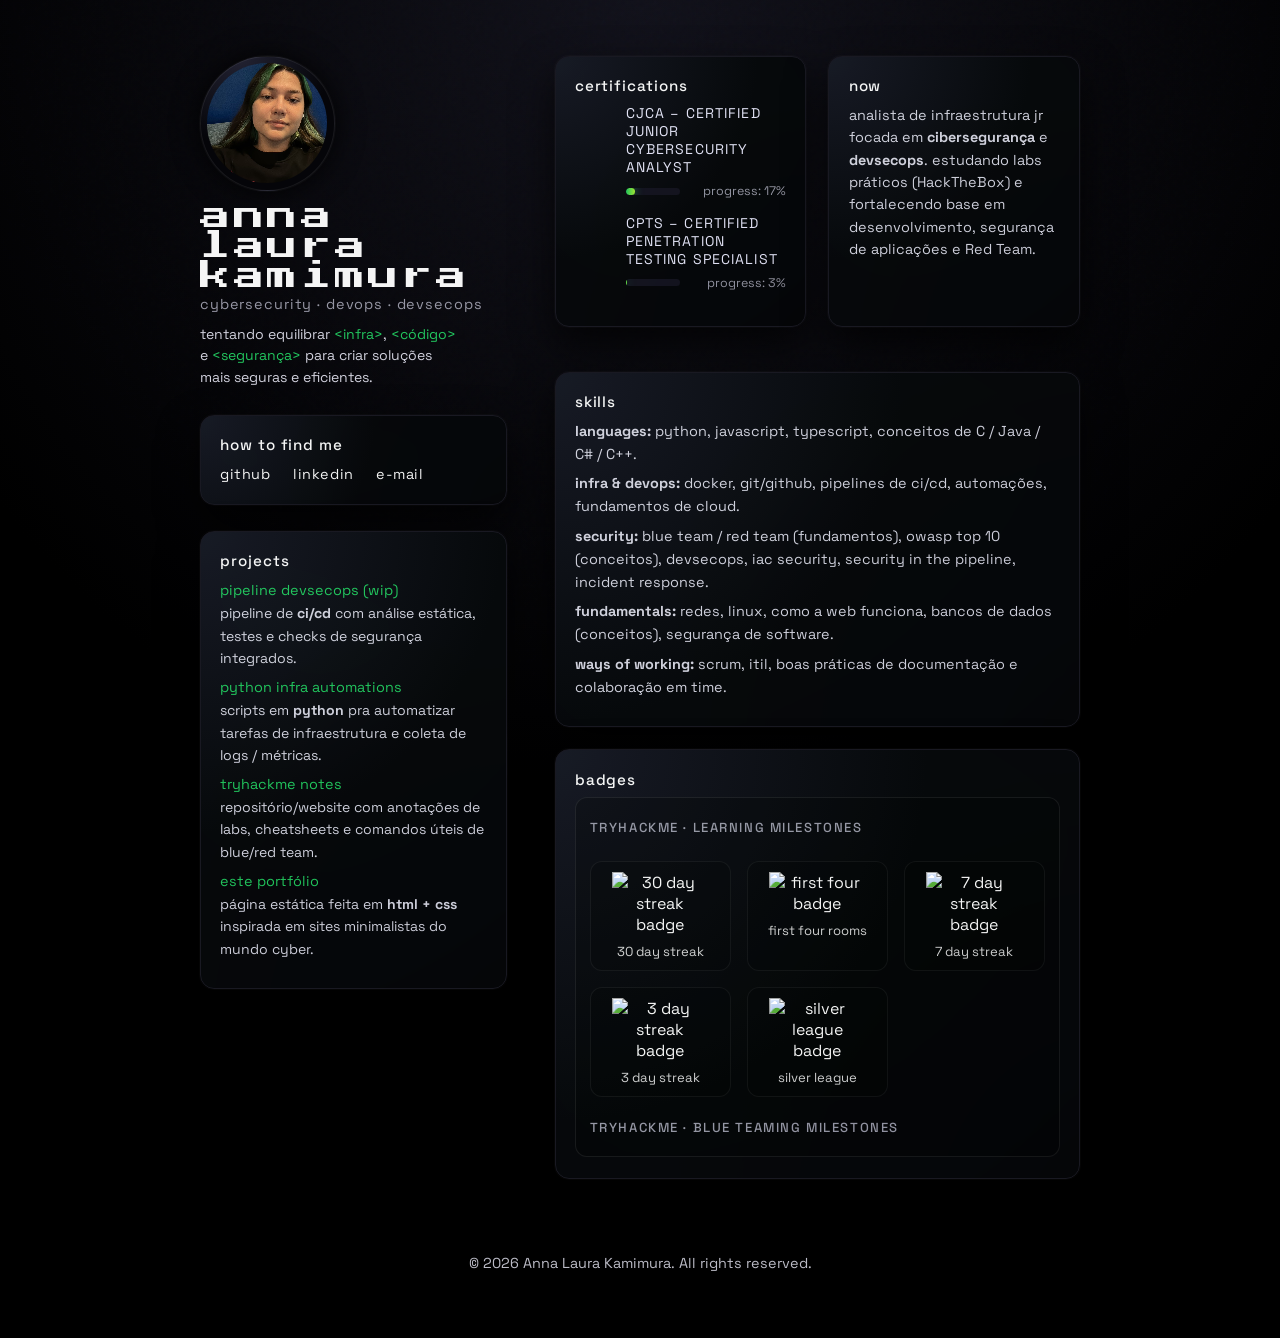
==== index.html @ a29a530b "Update certification progress value from 0.8 to 3" ====
<!DOCTYPE html>
<html lang="pt-BR">

<head>
  <meta charset="UTF-8" />
  <title>anna laura kamimura</title>
  <meta name="viewport" content="width=device-width, initial-scale=1" />

  <!-- fontes iguais ao coaglio -->
  <link
    href="https://fonts.googleapis.com/css2?family=Space+Grotesk:wght@400;500;700&family=Press+Start+2P&display=swap"
    rel="stylesheet" />

  <!-- CSS principal -->
  <link rel="stylesheet" href="css/style.css" />
</head>

<body>
  <div class="grain"></div>

  <main class="frame">
    <div class="main-grid" style="margin-bottom: 50px;">

      <!-- COLUNA ESQUERDA: avatar + texto + how to find me + projects -->
      <div class="left-column">

        <!-- bloco do avatar + nome + tagline -->
        <section class="profile">
          <div class="skull-wrap">
            <img src="img/avatar.jpeg" alt="avatar Anna Laura Kamimura" class="skull" />
          </div>

          <div class="profile-text">
            <span class="logo">Anna Laura Kamimura</span>
            <span class="profile-role">cybersecurity · devops · devsecops</span>
          </div>

          <p class="profile-tagline">
            tentando equilibrar <span>&lt;infra&gt;</span>,
            <span>&lt;código&gt;</span> e <span>&lt;segurança&gt;</span>
            para criar soluções mais seguras e eficientes.
          </p>
        </section>

        <!-- how to find me -->
        <section class="card" id="links">
          <h2>how to find me</h2>
          <ul class="link-list">
            <li>
              <a href="https://github.com/Aninhaskm" target="_blank" rel="noreferrer">
                github
              </a>
            </li>
            <li>
              <a href="https://www.linkedin.com/in/annakamimura" target="_blank" rel="noreferrer">
                linkedin
              </a>
            </li>
            <li>
              <a href="mailto:annalauraskamimura@gmail.com" target="_blank" rel="noreferrer">
                e-mail
              </a>
            </li>
          </ul>
        </section>

        <!-- projects -->
        <section class="card" id="projects">
          <h2>projects</h2>
          <ul class="project-list">
            <li>
              <span class="project-name">pipeline devsecops (wip)</span>
              <span class="project-desc">
                pipeline de <strong>ci/cd</strong> com análise estática, testes e checks de segurança integrados.
              </span>
            </li>
            <li>
              <span class="project-name">python infra automations</span>
              <span class="project-desc">
                scripts em <strong>python</strong> pra automatizar tarefas de infraestrutura e coleta de logs / métricas.
              </span>
            </li>
            <li>
              <span class="project-name">tryhackme notes</span>
              <span class="project-desc">
                repositório/website com anotações de labs, cheatsheets e comandos úteis de blue/red team.
              </span>
            </li>
            <li>
              <span class="project-name">este portfólio</span>
              <span class="project-desc">
                página estática feita em <strong>html + css</strong> inspirada em sites minimalistas do mundo cyber.
              </span>
            </li>
          </ul>
        </section>
      </div>

      <!-- COLUNA DIREITA: certs + now em cima, depois skills, depois badges -->
      <div class="right-column">

        <!-- linha de cima: certs (esquerda) + now (direita) -->
        <div class="grid-top">
          <section class="card" id="certs">
            <h2>certifications</h2>

            <!-- CJCA -->
            <div class="cert-item">
              <div class="cert-logo cjca"></div>

              <div class="cert-meta">
                <span class="cert-name">CJCA – Certified Junior Cybersecurity Analyst</span>

                <div class="cert-progress" data-progress="17">
                  <div class="cert-progress-bar">
                    <div class="cert-progress-fill"></div>
                  </div>
                  <span class="cert-progress-text"></span>
                </div>
              </div>
            </div>

            <!-- CPTS -->
            <div class="cert-item">
              <div class="cert-logo cpts"></div>

              <div class="cert-meta">
                <span class="cert-name">CPTS – Certified Penetration Testing Specialist</span>

                <div class="cert-progress" data-progress="3">
                  <div class="cert-progress-bar">
                    <div class="cert-progress-fill"></div>
                  </div>
                  <span class="cert-progress-text"></span>
                </div>
              </div>
            </div>
          </section>

          <section class="card now" id="now">
            <h2>now</h2>
            <p>
              analista de infraestrutura jr focada em <strong>cibersegurança</strong>
               e <strong>devsecops</strong>. estudando labs práticos
              (HackTheBox) e fortalecendo base em desenvolvimento, segurança de aplicações e Red Team.
            </p>
          </section>
        </div>

        <!-- linha do meio: skills (full width) -->
        <section class="card" id="skills">
          <h2>skills</h2>
          <ul class="skill-list">
            <li>
              <strong>languages:</strong> python, javascript, typescript, conceitos de C / Java / C# / C++.
            </li>
            <li>
              <strong>infra &amp; devops:</strong> docker, git/github, pipelines de ci/cd, automações, fundamentos de cloud.
            </li>
            <li>
              <strong>security:</strong> blue team / red team (fundamentos), owasp top 10 (conceitos), devsecops, iac
              security, security in the pipeline, incident response.
            </li>
            <li>
              <strong>fundamentals:</strong> redes, linux, como a web funciona, bancos de dados (conceitos), segurança de software.
            </li>
            <li>
              <strong>ways of working:</strong> scrum, itil, boas práticas de documentação e colaboração em time.
            </li>
          </ul>
        </section>

        <!-- linha de baixo: badges (full width, com scroll interno) -->
        <section class="card" id="htb-badges">
          <h2>badges</h2>

          <div class="badges-container">
            <!-- TryHackMe / Learning -->
            <h3 class="badge-section-label">TryHackMe · Learning Milestones</h3>

            <div class="badge-card">
              <img src="https://assets.tryhackme.com/img/badges/streak30.png" alt="30 day streak badge" />
              <span>30 day streak</span>
            </div>

            <div class="badge-card">
              <img src="https://assets.tryhackme.com/img/badges/firstfour.png" alt="first four badge" />
              <span>first four rooms</span>
            </div>

            <div class="badge-card">
              <img src="https://assets.tryhackme.com/img/badges/streak7.png" alt="7 day streak badge" />
              <span>7 day streak</span>
            </div>

            <div class="badge-card">
              <img src="https://assets.tryhackme.com/img/badges/streak3.png" alt="3 day streak badge" />
              <span>3 day streak</span>
            </div>

            <div class="badge-card">
              <img src="https://assets.tryhackme.com/img/badges/league-silver.png" alt="silver league badge" />
              <span>silver league</span>
            </div>

            <!-- Blue Teaming -->
            <h3 class="badge-section-label">TryHackMe · Blue Teaming Milestones</h3>

            <div class="badge-card">
              <img src="https://assets.tryhackme.com/img/badges/iacsecurity.png" alt="iac security badge" />
              <span>iac security</span>
            </div>

            <div class="badge-card">
              <img src="https://assets.tryhackme.com/img/badges/securityinthepipeline.png" alt="security in the pipeline badge" />
              <span>security in the pipeline</span>
            </div>

            <div class="badge-card">
              <img src="https://assets.tryhackme.com/img/badges/managingincidents.png" alt="managing incidents badge" />
              <span>managing incidents</span>
            </div>

            <div class="badge-card">
              <img src="https://assets.tryhackme.com/img/badges/networkandsystemsecurity.png" alt="network and system security badge" />
              <span>network &amp; system security</span>
            </div>

            <div class="badge-card">
              <img src="https://assets.tryhackme.com/img/badges/introtodevsecops.png" alt="intro to devsecops badge" />
              <span>intro to devsecops</span>
            </div>

            <div class="badge-card">
              <img src="https://assets.tryhackme.com/img/badges/shieldapprentice.png" alt="shield apprentice badge" />
              <span>shield apprentice</span>
            </div>

            <!-- Red Teaming -->
            <h3 class="badge-section-label">TryHackMe · Red Teaming Milestones</h3>

            <div class="badge-card">
              <img src="https://assets.tryhackme.com/img/badges/metasploit.png" alt="metasploit badge" />
              <span>metasploit</span>
            </div>

            <div class="badge-card">
              <img src="https://assets.tryhackme.com/img/badges/owasptop10.png" alt="owasp top 10 badge" />
              <span>owasp top 10</span>
            </div>

            <div class="badge-card">
              <img src="https://assets.tryhackme.com/img/badges/blue.png" alt="blue badge" />
              <span>blue (eternalblue)</span>
            </div>

            <div class="badge-card">
              <img src="https://assets.tryhackme.com/img/badges/softwaresecurity.png" alt="software security badge" />
              <span>software security</span>
            </div>

            <!-- Foundations -->
            <h3 class="badge-section-label">TryHackMe · Foundations Milestones</h3>

            <div class="badge-card">
              <img src="https://assets.tryhackme.com/img/badges/networkfundamentals.png" alt="network fundamentals badge" />
              <span>network fundamentals</span>
            </div>

            <div class="badge-card">
              <img src="https://assets.tryhackme.com/img/badges/howthewebworks.png" alt="how the web works badge" />
              <span>how the web works</span>
            </div>

            <div class="badge-card">
              <img src="https://assets.tryhackme.com/img/badges/webbed.png" alt="webbed badge" />
              <span>webbed</span>
            </div>

            <div class="badge-card">
              <img src="https://assets.tryhackme.com/img/badges/linux.png" alt="linux badge" />
              <span>linux (cat linux.txt)</span>
            </div>

            <div class="badge-card">
              <img src="https://assets.tryhackme.com/img/badges/swordapprentice.png" alt="sword apprentice badge" />
              <span>sword apprentice</span>
            </div>

            <div class="badge-card">
              <img src="https://assets.tryhackme.com/img/badges/careerready.png" alt="cyber ready badge" />
              <span>cyber ready</span>
            </div>

            <!-- Misc -->
            <h3 class="badge-section-label">TryHackMe · Miscellaneous</h3>

            <div class="badge-card">
              <img src="https://assets.tryhackme.com/img/badges/threatsandrisks.png" alt="threats and risks badge" />
              <span>threats &amp; risks</span>
            </div>

            <div class="badge-card">
              <img src="https://assets.tryhackme.com/img/badges/introtosecurityengineering.png"
                alt="intro to security engineering badge" />
              <span>intro to security engineering</span>
            </div>

            <div class="badge-card">
              <img src="https://assets.tryhackme.com/img/badges/hack2win.png" alt="hack2win badge" />
              <span>hack2win 2025</span>
            </div>

            <!-- Hack The Box -->
            <h3 class="badge-section-label">Hack The Box · Module Badges</h3>

            <div class="badge-card">
              <a href="https://academy.hackthebox.com/achievement/badge/82e30b54-14b2-11f0-864f-bea50ffe6cb4"
                target="_blank" rel="noreferrer">
                <img src="https://academy.hackthebox.com/storage/badges/academician.png"
                    alt="HTB badge - Academician" />
                <span>Academician · Introduction to Academy</span>
              </a>
            </div>

            <div class="badge-card">
              <a href="https://academy.hackthebox.com/achievement/badge/36868ee7-f0ee-11f0-9254-bea50ffe6cb4"
                target="_blank" rel="noreferrer">
                <img src="https://academy.hackthebox.com/storage/badges/19bee749eaa26dce0829ad89ab2b2678/logo.png"
                    alt="HTB badge - Cyber starter" />
                <span>Cyber starter · Intro to Information Security</span>
              </a>
            </div>

            <div class="badge-card">
              <a href="https://academy.hackthebox.com/achievement/badge/6b34f328-f30a-11f0-9254-bea50ffe6cb4"
                target="_blank" rel="noreferrer">
                <img src="https://academy.hackthebox.com/storage/badges/cdf6a85ad770099681ddb3f12796c52a/logo.png"
                    alt="HTB badge - Solid basis" />
                <span>Solid basis · Network Foundations</span>
              </a>
            </div>
          </section>
        </div>
      </div>
    </div>

    <footer class="foot">
      <p>&copy; <span id="year"></span> Anna Laura Kamimura. All rights reserved.</p>
    </footer>
  </main>

  <!-- JS principal -->
  <script src="js/main.js"></script>
</body>

</html>
---- css/style.css ----
:root {
  --bg: #000000;
  --bg-soft: #050509;
  --fg: #f5f5f5;
  --muted: #9797a5;
  --accent: #22c55e;      /* verde principal */
  --border: #191922;
}

*,
*::before,
*::after {
  box-sizing: border-box;
}

html,
body {
  margin: 0;
  padding: 0;
}

body {
  min-height: 100vh;
  background: radial-gradient(circle at top, #11111a 0, #000000 55%);
  color: var(--fg);
  font-family: "Space Grotesk", system-ui, -apple-system, BlinkMacSystemFont, "Segoe UI", sans-serif;
}

.grain {
  position: fixed;
  inset: 0;
  pointer-events: none;
  opacity: 0.14;
  mix-blend-mode: soft-light;
  background-image: url("data:image/svg+xml,%3Csvg viewBox='0 0 160 160' xmlns='http://www.w3.org/2000/svg'%3E%3Cfilter id='n'%3E%3CfeTurbulence type='fractalNoise' baseFrequency='1.2' numOctaves='3' stitchTiles='noStitch'/%3E%3C/filter%3E%3Crect width='100%25' height='100%25' filter='url(%23n)' opacity='0.8'/%3E%3C/svg%3E");
  z-index: 0;
}

.frame {
  position: relative;
  z-index: 1;
  max-width: 880px;
  margin: 0 auto;
  padding: 2.5rem 1.5rem 3rem;
}

@media (min-width: 768px) {
  .frame {
    padding: 3.5rem 0 4rem;
  }
}

/* hero antigo (se quiser usar) */
.hero {
  display: flex;
  align-items: center;
  justify-content: center;
  gap: 1.8rem;
  margin-bottom: 2.8rem;
  text-align: center;
}

.brand {
  display: flex;
  flex-direction: column;
  align-items: center;
  gap: 0.45rem;
}

.logo {
  font-family: "Press Start 2P", system-ui, monospace;
  font-size: 1.9rem;
  letter-spacing: 0.12em;
  text-transform: lowercase;
  position: relative;
  animation: logoGlow 5s ease-in-out infinite;
}

.tagline {
  font-size: 0.95rem;
  color: var(--muted);
  max-width: 26rem;
}

.skull-wrap {
  padding: 0.4rem;
  border-radius: 999px;
  border: 1px solid rgba(255, 255, 255, 0.08);
  background: radial-gradient(circle at 30% 0, #222232 0, #050509 55%);
  box-shadow:
    0 0 0 1px rgba(255, 255, 255, 0.03),
    0 0 28px rgba(0, 0, 0, 0.9);
}

.skull {
  display: block;
  width: 120px;
  height: 120px;
  object-fit: cover;
  border-radius: 999px;
  image-rendering: pixelated;
}

@media (max-width: 540px) {
  .logo {
    font-size: 1.4rem;
  }

  .skull {
    width: 96px;
    height: 96px;
  }
}

/* cards gerais */

.card {
  position: relative;
  background: radial-gradient(circle at top left, #161623 0, #050509 55%);
  border-radius: 14px;
  border: 1px solid var(--border);
  padding: 1.2rem 1.2rem 1.3rem;
  box-shadow:
    0 0 0 1px rgba(255, 255, 255, 0.02),
    0 18px 40px rgba(0, 0, 0, 0.7);
  margin-bottom: 1.4rem;
  overflow: hidden;
  transition:
    transform 160ms ease-out,
    border-color 160ms ease-out,
    box-shadow 160ms ease-out,
    background 160ms ease-out;
}

.card::before {
  content: "";
  position: absolute;
  inset: -30%;
  border-radius: inherit;
  pointer-events: none;
  mix-blend-mode: screen;
  background:
    radial-gradient(circle at 18% 20%, rgba(34, 197, 94, 0.12) 0, transparent 70%),
    radial-gradient(circle at 80% 30%, rgba(34, 197, 94, 0.10) 0, transparent 75%),
    radial-gradient(circle at 25% 85%, rgba(34, 197, 94, 0.08) 0, transparent 75%);
  filter: blur(32px);
  opacity: 0.13;
  animation: cardSmoke 32s ease-in-out infinite;
}

.card::after {
  content: "";
  position: absolute;
  inset: -10%;
  border-radius: inherit;
  pointer-events: none;
  mix-blend-mode: soft-light;
  background:
    radial-gradient(circle at 0 0, rgba(34, 197, 94, 0.10), transparent 70%),
    radial-gradient(circle at 100% 100%, rgba(0, 0, 0, 0.85), transparent 75%);
  opacity: 0.22;
  animation: cardGlow 24s ease-in-out infinite alternate;
}

@keyframes cardSmoke {
  0% {
    transform: translate3d(-5%, -4%, 0) scale(1);
    opacity: 0.11;
  }
  25% {
    transform: translate3d(3%, -2%, 0) scale(1.03);
    opacity: 0.14;
  }
  50% {
    transform: translate3d(6%, 5%, 0) scale(1.02);
    opacity: 0.12;
  }
  75% {
    transform: translate3d(-3%, 4%, 0) scale(1.04);
    opacity: 0.15;
  }
  100% {
    transform: translate3d(-5%, -4%, 0) scale(1);
    opacity: 0.11;
  }
}

@keyframes cardGlow {
  0% {
    transform: translate3d(0, 0, 0) scale(1);
    opacity: 0.18;
  }
  50% {
    transform: translate3d(4px, -3px, 0) scale(1.02);
    opacity: 0.28;
  }
  100% {
    transform: translate3d(-3px, 4px, 0) scale(1.01);
    opacity: 0.20;
  }
}

@keyframes logoGlow {
  0% {
    text-shadow: 0 0 0 rgba(34, 197, 94, 0);
    opacity: 0.9;
  }
  50% {
    text-shadow:
      0 0 10px rgba(34, 197, 94, 0.9),
      0 0 20px rgba(34, 197, 94, 0.5);
    opacity: 1;
  }
  100% {
    text-shadow: 0 0 0 rgba(34, 197, 94, 0);
    opacity: 0.9;
  }
}

@keyframes pulseGlow {
  0% {
    box-shadow: 0 0 6px rgba(34, 197, 94, 0.5),
                0 0 12px rgba(34, 197, 94, 0.25);
    filter: brightness(1);
  }
  50% {
    box-shadow: 0 0 12px rgba(74, 222, 128, 0.9),
                0 0 22px rgba(34, 197, 94, 0.5);
    filter: brightness(2);
  }
  100% {
    box-shadow: 0 0 6px rgba(34, 197, 94, 0.5),
                0 0 12px rgba(34, 197, 94, 0.25);
    filter: brightness(1);
  }
}

.card:hover {
  transform: translateY(-3px);
  border-color: rgba(34, 197, 94, 0.4);
  box-shadow:
    0 0 0 1px rgba(34, 197, 94, 0.25),
    0 22px 50px rgba(0, 0, 0, 0.95);
}

.card:hover::before {
  opacity: 0.18;
}

.now {
  margin-bottom: 1.8rem;
}

.grid {
  display: grid;
  grid-template-columns: minmax(0, 1fr);
  gap: 1.2rem;
  margin-bottom: 1.4rem;
}

.grid .card {
  margin-bottom: 0;
}

@media (min-width: 720px) {
  .grid {
    grid-template-columns: minmax(0, 1.4fr) minmax(0, 1.2fr);
  }

  .grid .card:last-child {
    grid-column: 1 / -1;
  }
}

h2,
h3 {
  margin: 0 0 0.55rem;
  font-weight: 500;
  text-transform: lowercase;
  letter-spacing: 0.06em;
}

h2 {
  font-size: 0.95rem;
}

h3 {
  font-size: 0.9rem;
}

p {
  margin: 0;
  font-size: 0.9rem;
  line-height: 1.55;
  color: #d0d0dc;
}

.card p,
.card h2,
.card h3,
.card li,
.card span {
  cursor: text;
}

#pentest-live {
  color: #39ff14;
  text-shadow: 0 0 6px rgba(57, 255, 20, 0.9);
  font-weight: 500;
}

#links {
  margin-bottom: 1.6rem;
  margin-top: 0;
}

#friends {
  margin-bottom: 0;
}

.link-list {
  list-style: none;
  padding: 0;
  margin: 0.3rem 0 0;
  display: flex;
  flex-wrap: wrap;
  gap: 0.6rem 1.4rem;
}

.link-list a {
  position: relative;
  font-size: 0.9rem;
  text-decoration: none;
  color: var(--fg);
  letter-spacing: 0.04em;
  text-transform: lowercase;
}

.link-list a::after {
  content: "";
  position: absolute;
  left: 0;
  right: 0;
  bottom: -0.25rem;
  height: 1px;
  transform-origin: left;
  transform: scaleX(0);
  background: linear-gradient(90deg, var(--accent), transparent 70%);
  transition: transform 160ms ease-out;
}

.link-list a:hover::after,
.link-list a:focus-visible::after {
  transform: scaleX(1);
}

.link-list a:hover,
.link-list a:focus-visible {
  outline: none;
  color: #ffffff;
}

.foot {
  display: flex;
  justify-content: center;
  align-items: center;
  text-align: center;
  gap: 0.6rem;
  font-size: 0.8rem;
  color: var(--muted);
  opacity: 0.9;
  margin-top: 2rem;
}

.foot span {
  white-space: nowrap;
}

@media (max-width: 540px) {
  .foot {
    flex-direction: column;
    align-items: flex-start;
  }
}

/* ===== badges (TryHackMe + HTB) com scroll ===== */

#htb-badges .badges-container {
  display: grid;
  grid-template-columns: repeat(auto-fill, minmax(130px, 1fr));
  gap: 16px;

  max-height: 360px;
  overflow-y: auto;

  padding: 14px;
  border-radius: 12px;

  border: 1px solid rgba(255, 255, 255, 0.08);
  background: rgba(0, 0, 0, 0.25);
}

#htb-badges .badge-card {
  display: flex;
  flex-direction: column;
  align-items: center;
  text-align: center;

  padding: 10px;
  border-radius: 12px;

  border: 1px solid rgba(255, 255, 255, 0.06);
  background: rgba(0, 0, 0, 0.18);
}

#htb-badges .badge-card a {
  text-decoration: none;
  color: inherit;
  display: flex;
  flex-direction: column;
  align-items: center;
}

#htb-badges .badge-card a:hover,
#htb-badges .badge-card a:focus-visible {
  outline: none;
}

#htb-badges .badge-card a:hover img,
#htb-badges .badge-card a:focus-visible img {
  transform: translateY(-2px) scale(1.02);
}

#htb-badges .badge-card img {
  width: 96px;
  height: auto;
  display: block;
  margin-bottom: 8px;
  transition: transform 140ms ease-out;
}

#htb-badges .badge-card span {
  font-size: 0.82rem;
  opacity: 0.85;
}

#htb-badges .badges-container::-webkit-scrollbar {
  width: 10px;
}
#htb-badges .badges-container::-webkit-scrollbar-thumb {
  background: rgba(255, 255, 255, 0.15);
  border-radius: 10px;
}
#htb-badges .badges-container::-webkit-scrollbar-track {
  background: rgba(0, 0, 0, 0.25);
  border-radius: 10px;
}

/* rótulos das “seções” dentro do grid de badges */
#htb-badges .badge-section-label {
  grid-column: 1 / -1;
  font-size: 0.82rem;
  text-transform: uppercase;
  letter-spacing: 0.12em;
  color: var(--muted);
  margin-top: 0.4rem;
}

#htb-badges .badge-note {
  grid-column: 1 / -1;
  font-size: 0.8rem;
  color: var(--muted);
  margin-top: 0.4rem;
}

/* ===== grid geral da página (esquerda / direita) ===== */

.main-grid {
  display: grid;
  grid-template-columns: minmax(0, 1.05fr) minmax(0, 1.8fr);
  row-gap: 1.6rem;
  column-gap: 3rem;
  align-items: flex-start;
}

.left-column .card {
  margin-bottom: 1.4rem;
}

.right-column .card {
  margin-bottom: 1.4rem;
}

@media (max-width: 720px) {
  .main-grid {
    grid-template-columns: 1fr;
  }
}

/* ===== bloco de perfil na coluna esquerda ===== */

.profile {
  display: flex;
  flex-direction: column;
  align-items: flex-start;
  gap: 0.65rem;
  margin-bottom: 1.6rem;
}

.profile-text {
  display: flex;
  flex-direction: column;
  gap: 0.25rem;
}

.profile-role {
  font-size: 0.9rem;
  color: var(--muted);
  letter-spacing: 0.06em;
  text-transform: lowercase;
}

.profile-tagline {
  font-size: 0.88rem;
  color: #d0d0dc;
  max-width: 260px;
}

.profile-tagline span {
  color: var(--accent);
}

/* ===== linha de cima da coluna direita: certs + now ===== */

.grid-top {
  display: grid;
  grid-template-columns: minmax(0, 1fr) minmax(0, 1fr);
  gap: 1.4rem;
  margin-bottom: 1.4rem;
}

/* ===== certs ===== */

#certs .cert-item {
  display: flex;
  align-items: flex-start;
  gap: 0.9rem;
  margin-bottom: 0.9rem;
  --cert-progress: 0%;
}

.cert-meta {
  display: flex;
  flex-direction: column;
  gap: 0.45rem;
}

.cert-name {
  font-size: 0.88rem;
  letter-spacing: 0.08em;
  text-transform: uppercase;
  color: #e2e2f4;
}

.cert-progress {
  display: flex;
  align-items: center;
  gap: 0.6rem;
}

.cert-progress-bar {
  position: relative;
  flex: 1;
  height: 7px;
  border-radius: 999px;
  background: #151521;
  overflow: hidden;
}

.cert-progress-fill {
  position: absolute;
  inset: 0;
  width: 0%; /* JS atualiza */
  height: 100%;
  border-radius: inherit;
  background: linear-gradient(90deg, #22c55e, #a3e635);
  box-shadow: 0 0 8px rgba(34, 197, 94, 0.7);
  animation: pulseGlow 2.6s ease-in-out infinite;
}

.cert-progress-text {
  font-size: 0.78rem;
  color: var(--muted);
  min-width: 6rem;
  text-align: right;
}

/* ===== skills & projects (listas) ===== */

.skill-list,
.project-list {
  list-style: none;
  padding: 0;
  margin: 0.4rem 0 0;
}

.skill-list li,
.project-list li {
  font-size: 0.9rem;
  line-height: 1.6;
  color: #d0d0dc;
  margin-bottom: 0.4rem;
}

.project-name {
  display: block;
  font-size: 0.9rem;
  color: var(--accent);
}

.project-desc {
  display: block;
  font-size: 0.88rem;
  color: #d0d0dc;
}

/* ===== logos CJCA / CPTS com efeito de “preenchimento” ===== */

.cert-logo {
  position: relative;
  width: 90px;
  aspect-ratio: 3 / 4;
  border-radius: 12px;
  overflow: hidden;
}

/* CJCA */
.cert-logo.cjca::before,
.cert-logo.cjca::after {
  content: "";
  position: absolute;
  inset: 0;
  background-image: url("https://academy.hackthebox.com/storage/exam_logos/kyZhGhsAYlbcVCdae6uGsz0BmjNRCbjDmSVFsl7u.png");
  background-position: center;
  background-repeat: no-repeat;
  background-size: contain;
}

.cert-logo.cjca::before {
  filter: grayscale(1) opacity(0.4);
}

.cert-logo.cjca::after {
  clip-path: inset(0 calc(100% - var(--cert-progress)) 0 0);
  animation: colorPulse 2.6s ease-in-out infinite;
}

/* CPTS */
.cert-logo.cpts::before,
.cert-logo.cpts::after {
  content: "";
  position: absolute;
  inset: 0;
  background-image: url("https://academy.hackthebox.com/storage/exam_logos/ngc3KGpohSogBkZKGlvyVnyeuHEi0fnep8BO54Cd.png");
  background-position: center;
  background-repeat: no-repeat;
  background-size: contain;
}

.cert-logo.cpts::before {
  filter: grayscale(1) opacity(0.4);
}

.cert-logo.cpts::after {
  clip-path: inset(0 calc(100% - var(--cert-progress)) 0 0);
  animation: colorPulse 2.6s ease-in-out infinite;
}

@keyframes colorPulse {
  0% {
    filter: grayscale(1) opacity(0.4);
  }
  50% {
    filter: grayscale(0) opacity(1)
            drop-shadow(0 0 5px rgba(34, 197, 94, 0.8));
  }
  100% {
    filter: grayscale(1) opacity(0.4);
  }
}

/* ===== responsivo extra ===== */

@media (max-width: 420px) {
  .frame {
    padding: 1.8rem 1rem 2.5rem;
  }

  .hero {
    flex-direction: column;
    gap: 1.2rem;
    margin-bottom: 2.2rem;
  }

  .logo {
    font-size: 1.35rem;
    letter-spacing: 0.09em;
  }

  .tagline {
    font-size: 0.85rem;
    max-width: 20rem;
  }

  .skull {
    width: 80px;
    height: 80px;
  }

  .card {
    padding: 1rem 1rem 1.1rem;
  }

  .card p {
    font-size: 0.85rem;
    line-height: 1.48;
    word-break: break-word;
  }

  .grid {
    grid-template-columns: 1fr;
    gap: 1rem;
  }

  .link-list {
    gap: 0.5rem 1rem;
  }

  .link-list a {
    font-size: 0.85rem;
  }

  .foot {
    font-size: 0.75rem;
    gap: 0.3rem;
  }
}

@media (max-width: 340px) {
  .logo {
    font-size: 1.15rem;
  }

  .tagline {
    font-size: 0.78rem;
  }

  .skull {
    width: 70px;
    height: 70px;
  }

  .card {
    padding: 0.9rem 0.85rem 1rem;
  }

  .card p {
    font-size: 0.8rem;
  }

  #pentest-live {
    font-size: 0.78rem;
  }
}
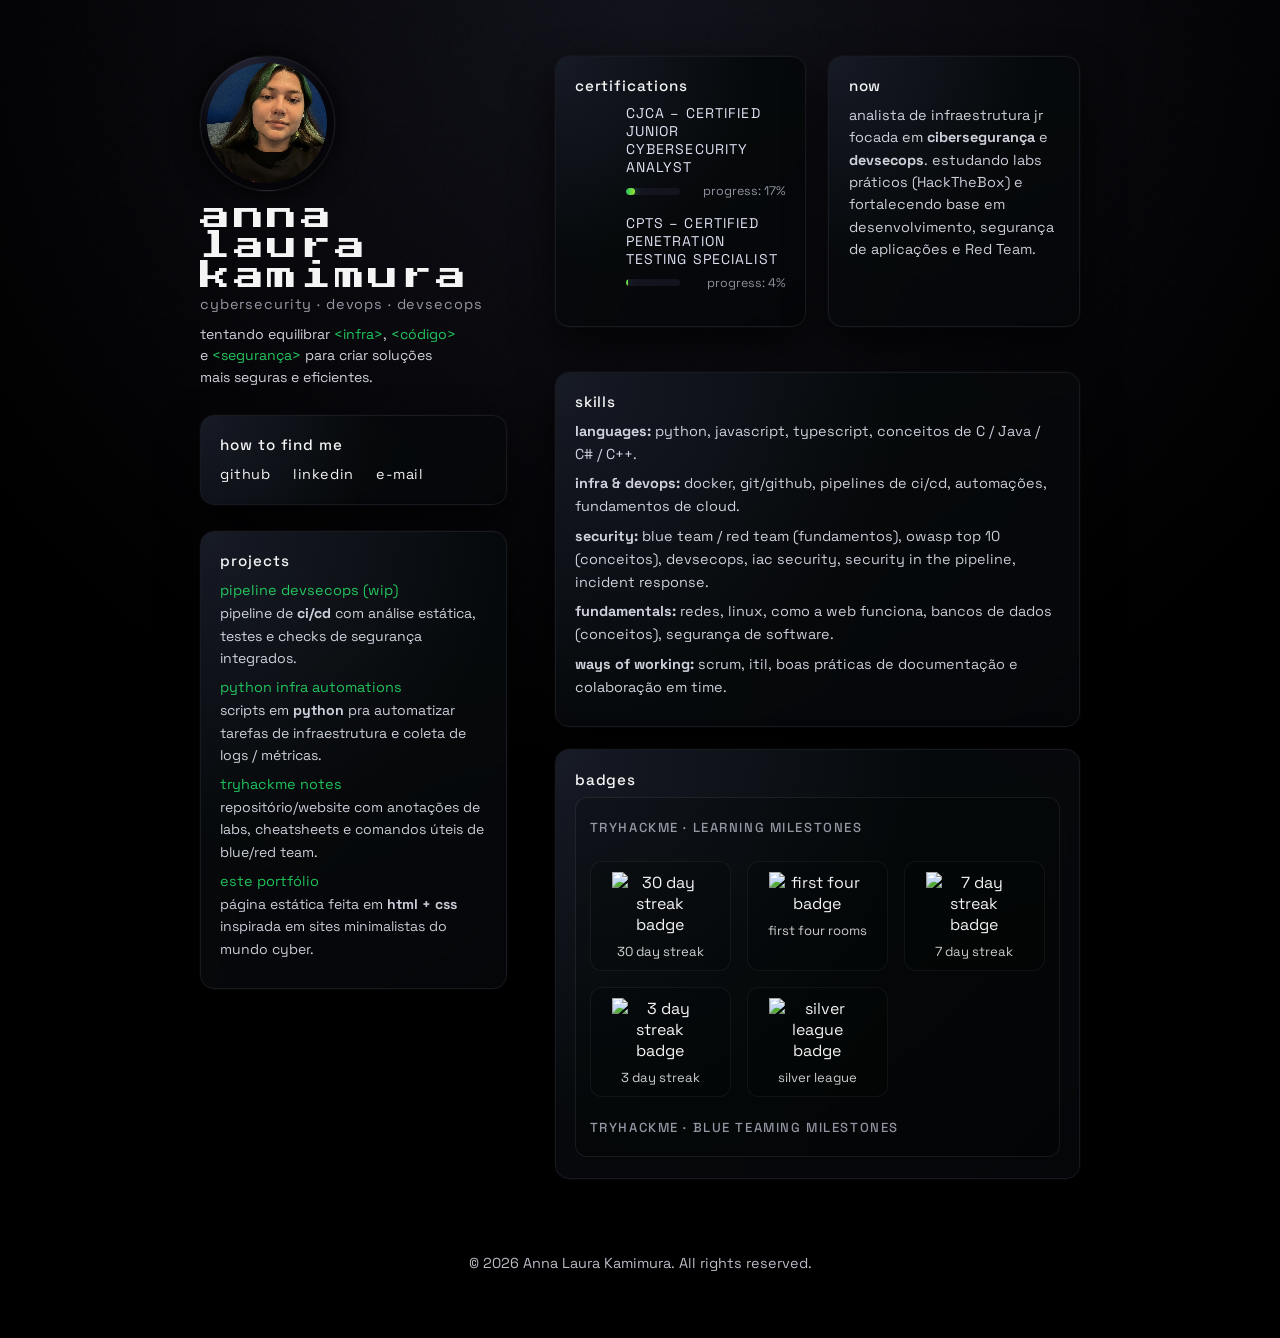
==== commit 0c29296d: "Update certification progress from 3 to 4" ====
--- a/index.html
+++ b/index.html
@@ -127,7 +127,7 @@
               <div class="cert-meta">
                 <span class="cert-name">CPTS – Certified Penetration Testing Specialist</span>
 
-                <div class="cert-progress" data-progress="3">
+                <div class="cert-progress" data-progress="4">
                   <div class="cert-progress-bar">
                     <div class="cert-progress-fill"></div>
                   </div>
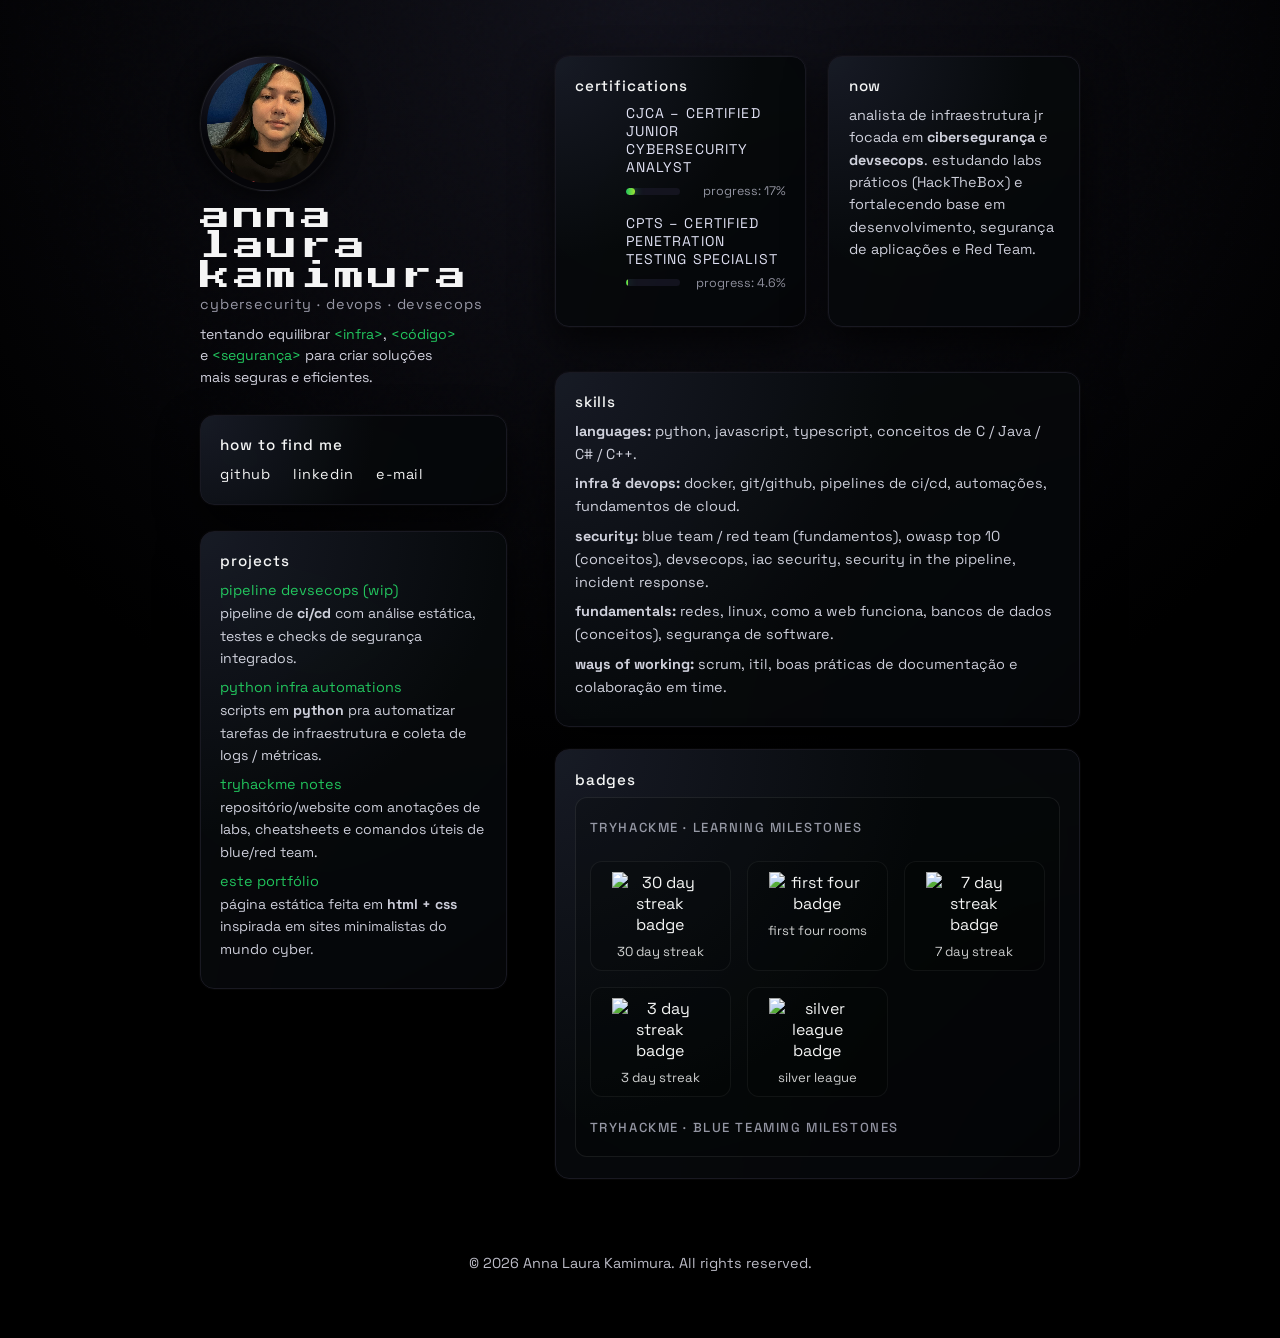
==== commit 0d526d75: "Update certification progress from 4 to 4.6" ====
--- a/index.html
+++ b/index.html
@@ -127,7 +127,7 @@
               <div class="cert-meta">
                 <span class="cert-name">CPTS – Certified Penetration Testing Specialist</span>
 
-                <div class="cert-progress" data-progress="4">
+                <div class="cert-progress" data-progress="4.6">
                   <div class="cert-progress-bar">
                     <div class="cert-progress-fill"></div>
                   </div>
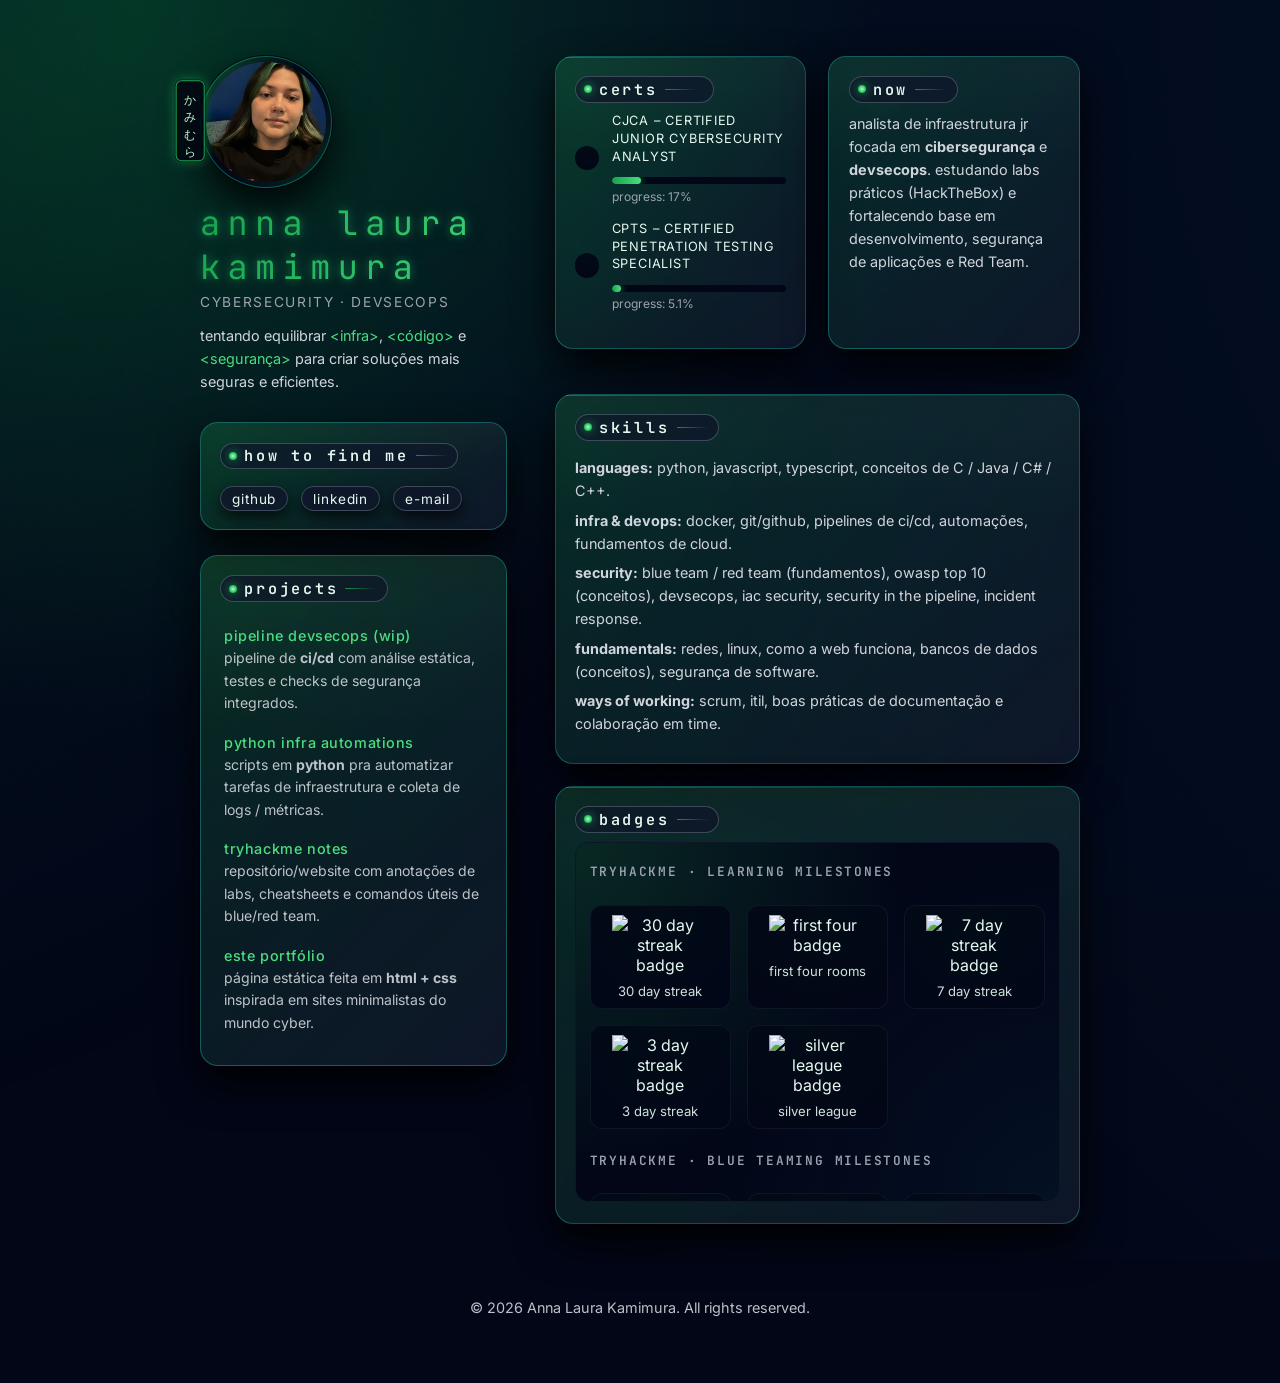
==== commit 3bb246d6: "feat: new style" ====
--- a/index.html
+++ b/index.html
@@ -8,8 +8,11 @@
 
   <!-- fontes iguais ao coaglio -->
   <link
-    href="https://fonts.googleapis.com/css2?family=Space+Grotesk:wght@400;500;700&family=Press+Start+2P&display=swap"
-    rel="stylesheet" />
+  href="https://fonts.googleapis.com/css2?family=Inter:wght@400;500;600&family=JetBrains+Mono:wght@600;700&display=swap"
+  rel="stylesheet"
+/>
+
+<link rel="icon" type="image/png" href="img/favicon_kamimura_bigger.png" />
 
   <!-- CSS principal -->
   <link rel="stylesheet" href="css/style.css" />
@@ -29,19 +32,21 @@
           <div class="skull-wrap">
             <img src="img/avatar.jpeg" alt="avatar Anna Laura Kamimura" class="skull" />
           </div>
-
+        
+          <span class="jp-stamp">かみむら</span>
+        
           <div class="profile-text">
             <span class="logo">Anna Laura Kamimura</span>
-            <span class="profile-role">cybersecurity · devops · devsecops</span>
+            <span class="profile-role">cybersecurity · devsecops</span>
           </div>
-
+        
           <p class="profile-tagline">
             tentando equilibrar <span>&lt;infra&gt;</span>,
             <span>&lt;código&gt;</span> e <span>&lt;segurança&gt;</span>
             para criar soluções mais seguras e eficientes.
           </p>
         </section>
-
+        
         <!-- how to find me -->
         <section class="card" id="links">
           <h2>how to find me</h2>
@@ -102,7 +107,7 @@
         <!-- linha de cima: certs (esquerda) + now (direita) -->
         <div class="grid-top">
           <section class="card" id="certs">
-            <h2>certifications</h2>
+            <h2>Certs</h2>
 
             <!-- CJCA -->
             <div class="cert-item">
@@ -127,7 +132,7 @@
               <div class="cert-meta">
                 <span class="cert-name">CPTS – Certified Penetration Testing Specialist</span>
 
-                <div class="cert-progress" data-progress="4.6">
+                <div class="cert-progress" data-progress="5.1">
                   <div class="cert-progress-bar">
                     <div class="cert-progress-fill"></div>
                   </div>
--- a/css/style.css
+++ b/css/style.css
@@ -1,12 +1,16 @@
 :root {
-  --bg: #000000;
-  --bg-soft: #050509;
-  --fg: #f5f5f5;
-  --muted: #9797a5;
-  --accent: #22c55e;      /* verde principal */
-  --border: #191922;
-}
-
+  /* paleta dark em verde */
+  --bg: #020617;          /* fundo geral */
+  --bg-soft: #020b16;     /* variação para gradientes */
+  --fg: #e5f9f0;          /* texto principal */
+  --muted: #9ca3af;       /* texto secundário */
+
+  --accent: #16a34a;      /* verde principal */
+  --accent-alt: #4ade80;  /* verde mais claro para gradientes */
+  --border: #0b1120;      /* borda dos cards */
+}
+
+/* reset básico */
 *,
 *::before,
 *::after {
@@ -19,18 +23,23 @@
   padding: 0;
 }
 
+/* ===== base ===== */
+
 body {
   min-height: 100vh;
-  background: radial-gradient(circle at top, #11111a 0, #000000 55%);
+  background:
+    radial-gradient(circle at 10% 0, #022c22 0, #020617 40%, #020617 100%);
   color: var(--fg);
-  font-family: "Space Grotesk", system-ui, -apple-system, BlinkMacSystemFont, "Segoe UI", sans-serif;
-}
-
+  font-family: "Inter", system-ui, -apple-system, BlinkMacSystemFont,
+    "Segoe UI", sans-serif;
+}
+
+/* ruído discreto */
 .grain {
   position: fixed;
   inset: 0;
   pointer-events: none;
-  opacity: 0.14;
+  opacity: 0.10;
   mix-blend-mode: soft-light;
   background-image: url("data:image/svg+xml,%3Csvg viewBox='0 0 160 160' xmlns='http://www.w3.org/2000/svg'%3E%3Cfilter id='n'%3E%3CfeTurbulence type='fractalNoise' baseFrequency='1.2' numOctaves='3' stitchTiles='noStitch'/%3E%3C/filter%3E%3Crect width='100%25' height='100%25' filter='url(%23n)' opacity='0.8'/%3E%3C/svg%3E");
   z-index: 0;
@@ -44,6 +53,33 @@
   padding: 2.5rem 1.5rem 3rem;
 }
 
+/* glow de fundo animado dentro do frame */
+.frame::before {
+  content: "";
+  position: fixed;
+  inset: -40%;
+  z-index: -1;
+  pointer-events: none;
+  background:
+    radial-gradient(circle at 0% 0%, rgba(34, 197, 94, 0.22) 0, transparent 55%),
+    radial-gradient(circle at 120% 20%, rgba(8, 47, 73, 0.5) 0, transparent 70%);
+  opacity: 0.6;
+  mix-blend-mode: screen;
+  animation: bgDrift 40s ease-in-out infinite alternate;
+}
+
+@keyframes bgDrift {
+  0% {
+    transform: translate3d(-4%, -2%, 0) scale(1);
+  }
+  50% {
+    transform: translate3d(4%, 3%, 0) scale(1.05);
+  }
+  100% {
+    transform: translate3d(-3%, 5%, 0) scale(1.02);
+  }
+}
+
 @media (min-width: 768px) {
   .frame {
     padding: 3.5rem 0 4rem;
@@ -51,6 +87,7 @@
 }
 
 /* hero antigo (se quiser usar) */
+
 .hero {
   display: flex;
   align-items: center;
@@ -67,13 +104,28 @@
   gap: 0.45rem;
 }
 
+/* ===== logo / título ===== */
+
 .logo {
-  font-family: "Press Start 2P", system-ui, monospace;
-  font-size: 1.9rem;
-  letter-spacing: 0.12em;
+  font-family: "JetBrains Mono", ui-monospace, SFMono-Regular, Menlo,
+    Monaco, Consolas, "Liberation Mono", "Courier New", monospace;
+  font-size: 2.1rem;
+  letter-spacing: 0.22em;
   text-transform: lowercase;
-  position: relative;
-  animation: logoGlow 5s ease-in-out infinite;
+  text-rendering: geometricPrecision;
+
+  background: linear-gradient(
+    120deg,
+    var(--accent),
+    var(--accent-alt)
+  );
+  -webkit-background-clip: text;
+  background-clip: text;
+  color: transparent;
+
+  text-shadow:
+    0 0 8px rgba(34, 197, 94, 0.45),
+    0 0 18px rgba(15, 118, 110, 0.45);
 }
 
 .tagline {
@@ -82,14 +134,19 @@
   max-width: 26rem;
 }
 
+/* ===== avatar ===== */
+
 .skull-wrap {
-  padding: 0.4rem;
+  padding: 0.3rem;
   border-radius: 999px;
-  border: 1px solid rgba(255, 255, 255, 0.08);
-  background: radial-gradient(circle at 30% 0, #222232 0, #050509 55%);
+  border: 1px solid rgba(16, 185, 129, 0.45);
+  background:
+    radial-gradient(circle at 0 0, rgba(34, 197, 94, 0.35), transparent 55%),
+    radial-gradient(circle at 100% 100%, rgba(21, 128, 61, 0.28), transparent 60%),
+    #020617;
   box-shadow:
-    0 0 0 1px rgba(255, 255, 255, 0.03),
-    0 0 28px rgba(0, 0, 0, 0.9);
+    0 0 0 1px rgba(3, 7, 18, 0.9),
+    0 18px 40px rgba(0, 0, 0, 0.9);
 }
 
 .skull {
@@ -98,12 +155,11 @@
   height: 120px;
   object-fit: cover;
   border-radius: 999px;
-  image-rendering: pixelated;
 }
 
 @media (max-width: 540px) {
   .logo {
-    font-size: 1.4rem;
+    font-size: 1.7rem;
   }
 
   .skull {
@@ -112,19 +168,32 @@
   }
 }
 
-/* cards gerais */
+/* ===== cards – vidro/gradiente verde ===== */
 
 .card {
   position: relative;
-  background: radial-gradient(circle at top left, #161623 0, #050509 55%);
-  border-radius: 14px;
-  border: 1px solid var(--border);
+
+  /* vidro escuro esverdeado */
+  background:
+    linear-gradient(
+      135deg,
+      rgba(22, 163, 74, 0.18),
+      rgba(15, 23, 42, 0.92)
+    );
+  border-radius: 18px;
+  border: 1px solid rgba(45, 212, 191, 0.35);
+
   padding: 1.2rem 1.2rem 1.3rem;
-  box-shadow:
-    0 0 0 1px rgba(255, 255, 255, 0.02),
-    0 18px 40px rgba(0, 0, 0, 0.7);
   margin-bottom: 1.4rem;
   overflow: hidden;
+
+  /* glassmorphism */
+  backdrop-filter: blur(16px) saturate(145%);
+  -webkit-backdrop-filter: blur(16px) saturate(145%);
+
+  box-shadow:
+    0 18px 40px rgba(0, 0, 0, 0.9);
+
   transition:
     transform 160ms ease-out,
     border-color 160ms ease-out,
@@ -132,124 +201,81 @@
     background 160ms ease-out;
 }
 
+/* glow suave nas bordas */
 .card::before {
   content: "";
   position: absolute;
-  inset: -30%;
-  border-radius: inherit;
-  pointer-events: none;
-  mix-blend-mode: screen;
-  background:
-    radial-gradient(circle at 18% 20%, rgba(34, 197, 94, 0.12) 0, transparent 70%),
-    radial-gradient(circle at 80% 30%, rgba(34, 197, 94, 0.10) 0, transparent 75%),
-    radial-gradient(circle at 25% 85%, rgba(34, 197, 94, 0.08) 0, transparent 75%);
-  filter: blur(32px);
-  opacity: 0.13;
-  animation: cardSmoke 32s ease-in-out infinite;
-}
-
-.card::after {
-  content: "";
-  position: absolute;
-  inset: -10%;
+  inset: -20%;
   border-radius: inherit;
   pointer-events: none;
   mix-blend-mode: soft-light;
   background:
-    radial-gradient(circle at 0 0, rgba(34, 197, 94, 0.10), transparent 70%),
-    radial-gradient(circle at 100% 100%, rgba(0, 0, 0, 0.85), transparent 75%);
-  opacity: 0.22;
-  animation: cardGlow 24s ease-in-out infinite alternate;
-}
-
-@keyframes cardSmoke {
-  0% {
-    transform: translate3d(-5%, -4%, 0) scale(1);
-    opacity: 0.11;
-  }
-  25% {
-    transform: translate3d(3%, -2%, 0) scale(1.03);
-    opacity: 0.14;
-  }
-  50% {
-    transform: translate3d(6%, 5%, 0) scale(1.02);
-    opacity: 0.12;
-  }
-  75% {
-    transform: translate3d(-3%, 4%, 0) scale(1.04);
-    opacity: 0.15;
-  }
-  100% {
-    transform: translate3d(-5%, -4%, 0) scale(1);
-    opacity: 0.11;
-  }
-}
-
-@keyframes cardGlow {
-  0% {
-    transform: translate3d(0, 0, 0) scale(1);
-    opacity: 0.18;
-  }
-  50% {
-    transform: translate3d(4px, -3px, 0) scale(1.02);
-    opacity: 0.28;
-  }
-  100% {
-    transform: translate3d(-3px, 4px, 0) scale(1.01);
-    opacity: 0.20;
-  }
-}
-
-@keyframes logoGlow {
-  0% {
-    text-shadow: 0 0 0 rgba(34, 197, 94, 0);
-    opacity: 0.9;
-  }
-  50% {
-    text-shadow:
-      0 0 10px rgba(34, 197, 94, 0.9),
-      0 0 20px rgba(34, 197, 94, 0.5);
-    opacity: 1;
-  }
-  100% {
-    text-shadow: 0 0 0 rgba(34, 197, 94, 0);
-    opacity: 0.9;
-  }
-}
-
-@keyframes pulseGlow {
-  0% {
-    box-shadow: 0 0 6px rgba(34, 197, 94, 0.5),
-                0 0 12px rgba(34, 197, 94, 0.25);
-    filter: brightness(1);
-  }
-  50% {
-    box-shadow: 0 0 12px rgba(74, 222, 128, 0.9),
-                0 0 22px rgba(34, 197, 94, 0.5);
-    filter: brightness(2);
-  }
-  100% {
-    box-shadow: 0 0 6px rgba(34, 197, 94, 0.5),
-                0 0 12px rgba(34, 197, 94, 0.25);
-    filter: brightness(1);
-  }
+    radial-gradient(circle at 0 0, rgba(34, 197, 94, 0.18), transparent 65%),
+    radial-gradient(circle at 100% 0, rgba(34, 197, 94, 0.15), transparent 70%),
+    radial-gradient(circle at 50% 100%, rgba(22, 163, 74, 0.15), transparent 75%);
+  opacity: 0.16;
+}
+
+.card::after {
+  content: "";
+  position: absolute;
+  inset: 0;
+  border-radius: inherit;
+  pointer-events: none;
+  background:
+    linear-gradient(
+      180deg,
+      rgba(255, 255, 255, 0.04),
+      transparent 35%
+    );
+  opacity: 0.6;
+}
+
+.card > * {
+  position: relative;
+  z-index: 1;
 }
 
 .card:hover {
   transform: translateY(-3px);
-  border-color: rgba(34, 197, 94, 0.4);
+  border-color: rgba(74, 222, 128, 0.8);
   box-shadow:
-    0 0 0 1px rgba(34, 197, 94, 0.25),
-    0 22px 50px rgba(0, 0, 0, 0.95);
+    0 0 0 1px rgba(34, 197, 94, 0.4),
+    0 26px 70px rgba(0, 0, 0, 1);
+
+  background:
+    linear-gradient(
+      135deg,
+      rgba(34, 197, 94, 0.22),
+      rgba(15, 23, 42, 0.96)
+    );
 }
 
 .card:hover::before {
-  opacity: 0.18;
-}
-
-.now {
-  margin-bottom: 1.8rem;
-}
+  opacity: 0.22;
+}
+
+/* linha discreta no topo dos cards principais */
+#skills.card,
+#certs.card,
+#htb-badges.card {
+  background-image:
+    linear-gradient(
+      to right,
+      rgba(148, 163, 184, 0.35),
+      rgba(148, 163, 184, 0.0)
+    ),
+    linear-gradient(
+      135deg,
+      rgba(22, 163, 74, 0.18),
+      rgba(15, 23, 42, 0.92)
+    );
+  background-size: 100% 1px, cover;
+  background-position: 0 0, 0 0;
+  background-repeat: no-repeat;
+}
+
+/* grid “genérico” (não o principal) */
 
 .grid {
   display: grid;
@@ -272,27 +298,33 @@
   }
 }
 
+/* ===== tipografia ===== */
+
 h2,
 h3 {
+  font-family: "JetBrains Mono", ui-monospace, SFMono-Regular, Menlo,
+    Monaco, Consolas, "Liberation Mono", "Courier New", monospace;
   margin: 0 0 0.55rem;
-  font-weight: 500;
+  font-weight: 600;
   text-transform: lowercase;
-  letter-spacing: 0.06em;
+  letter-spacing: 0.18em;
 }
 
 h2 {
   font-size: 0.95rem;
+  color: #e5f9f0;
 }
 
 h3 {
   font-size: 0.9rem;
+  color: #dbeafe;
 }
 
 p {
   margin: 0;
   font-size: 0.9rem;
-  line-height: 1.55;
-  color: #d0d0dc;
+  line-height: 1.6;
+  color: #d1d5db;
 }
 
 .card p,
@@ -303,11 +335,44 @@
   cursor: text;
 }
 
+/* título do card com “status dot” + tracinho */
+.card h2 {
+  display: inline-flex;
+  align-items: center;
+  gap: 0.45rem;
+  padding: 0.1rem 0.6rem 0.15rem 0.5rem;
+  border-radius: 999px;
+  background: rgba(15, 23, 42, 0.75);
+  border: 1px solid rgba(148, 163, 184, 0.35);
+}
+
+.card h2::before {
+  content: "";
+  width: 8px;
+  height: 8px;
+  border-radius: 999px;
+  background: radial-gradient(circle, #bbf7d0 0, #22c55e 60%, #16a34a 100%);
+  box-shadow: 0 0 10px rgba(34, 197, 94, 0.8);
+}
+
+.card h2::after {
+  content: "";
+  display: inline-block;
+  width: 32px;
+  height: 1px;
+  border-radius: 999px;
+  background: linear-gradient(90deg, var(--accent), transparent);
+  opacity: 0.9;
+}
+
+/* texto “ao vivo” se usar */
 #pentest-live {
-  color: #39ff14;
-  text-shadow: 0 0 6px rgba(57, 255, 20, 0.9);
+  color: var(--accent-alt);
+  text-shadow: 0 0 6px rgba(74, 222, 128, 0.9);
   font-weight: 500;
 }
+
+/* ===== links ===== */
 
 #links {
   margin-bottom: 1.6rem;
@@ -321,36 +386,58 @@
 .link-list {
   list-style: none;
   padding: 0;
-  margin: 0.3rem 0 0;
-  display: flex;
-  flex-wrap: wrap;
-  gap: 0.6rem 1.4rem;
-}
-
+  margin: 0.6rem 0 0;
+  display: flex;
+  flex-wrap: wrap;        /* pode quebrar se realmente não couber */
+  gap: 0.45rem 0.8rem;
+}
+
+/* pills de links */
 .link-list a {
   position: relative;
-  font-size: 0.9rem;
+  font-size: 0.85rem;
   text-decoration: none;
   color: var(--fg);
-  letter-spacing: 0.04em;
+  letter-spacing: 0.06em;
   text-transform: lowercase;
+
+  padding: 0.22rem 0.7rem;
+  border-radius: 999px;
+  background: linear-gradient(
+    135deg,
+    rgba(15, 23, 42, 0.9),
+    rgba(15, 23, 42, 0.85)
+  );
+  border: 1px solid rgba(148, 163, 184, 0.35);
+  box-shadow: 0 6px 16px rgba(0, 0, 0, 0.7);
+  transition:
+    transform 140ms ease-out,
+    box-shadow 140ms ease-out,
+    border-color 140ms ease-out,
+    background 140ms ease-out,
+    color 140ms ease-out;
 }
 
 .link-list a::after {
+  /* highlightzinho no topo da pill */
   content: "";
   position: absolute;
-  left: 0;
-  right: 0;
-  bottom: -0.25rem;
+  left: 18%;
+  right: 18%;
+  top: 0.15rem;
   height: 1px;
-  transform-origin: left;
-  transform: scaleX(0);
-  background: linear-gradient(90deg, var(--accent), transparent 70%);
-  transition: transform 160ms ease-out;
+  border-radius: 999px;
+  background: linear-gradient(90deg, var(--accent), var(--accent-alt));
+  opacity: 0.0;
+  transform: scaleX(0.6);
+  transition:
+    opacity 140ms ease-out,
+    transform 140ms ease-out;
 }
 
 .link-list a:hover::after,
 .link-list a:focus-visible::after {
+  opacity: 0.9;
   transform: scaleX(1);
 }
 
@@ -358,7 +445,24 @@
 .link-list a:focus-visible {
   outline: none;
   color: #ffffff;
-}
+  transform: translateY(-1px);
+  border-color: rgba(74, 222, 128, 0.7);
+  background: linear-gradient(
+    135deg,
+    rgba(22, 163, 74, 0.35),
+    rgba(15, 23, 42, 0.95)
+  );
+}
+
+/* força 1 linha em telas mais largas, se couber */
+@media (min-width: 640px) {
+  #links .link-list {
+    flex-wrap: nowrap;
+    justify-content: flex-start;
+  }
+}
+
+/* ===== footer ===== */
 
 .foot {
   display: flex;
@@ -383,21 +487,37 @@
   }
 }
 
-/* ===== badges (TryHackMe + HTB) com scroll ===== */
+/* ===== badges (TryHackMe + HTB) ===== */
 
 #htb-badges .badges-container {
   display: grid;
-  grid-template-columns: repeat(auto-fill, minmax(130px, 1fr));
+  grid-template-columns: repeat(auto-fill, minmax(130px, 1.5fr));
   gap: 16px;
 
   max-height: 360px;
   overflow-y: auto;
 
   padding: 14px;
-  border-radius: 12px;
-
-  border: 1px solid rgba(255, 255, 255, 0.08);
-  background: rgba(0, 0, 0, 0.25);
+  border-radius: 14px;
+
+  border: 1px solid rgba(15, 23, 42, 0.9);
+  background:
+    radial-gradient(circle at 0 0, rgba(34, 197, 94, 0.18), transparent 55%),
+    radial-gradient(circle at 100% 100%, rgba(8, 47, 73, 0.24), transparent 60%),
+    #020617;
+}
+
+/* scrollbar das badges */
+#htb-badges .badges-container::-webkit-scrollbar {
+  width: 10px;
+}
+#htb-badges .badges-container::-webkit-scrollbar-thumb {
+  background: rgba(148, 163, 184, 0.7);
+  border-radius: 10px;
+}
+#htb-badges .badges-container::-webkit-scrollbar-track {
+  background: #020617;
+  border-radius: 10px;
 }
 
 #htb-badges .badge-card {
@@ -406,11 +526,32 @@
   align-items: center;
   text-align: center;
 
-  padding: 10px;
+  padding: 9px;
   border-radius: 12px;
 
-  border: 1px solid rgba(255, 255, 255, 0.06);
-  background: rgba(0, 0, 0, 0.18);
+  border: 1px solid rgba(15, 23, 42, 0.9);
+  background: radial-gradient(
+    circle at 50% 0,
+    #020b16,
+    #020617
+  );
+  transition:
+    transform 120ms ease-out,
+    box-shadow 120ms ease-out,
+    border-color 120ms ease-out,
+    background 120ms ease-out;
+}
+
+#htb-badges .badge-card:hover {
+  transform: translateY(-2px);
+  border-color: rgba(34, 197, 94, 0.7);
+  box-shadow:
+    0 10px 30px rgba(0, 0, 0, 0.95);
+  background: radial-gradient(
+    circle at 50% 0,
+    rgba(34, 197, 94, 0.15),
+    #020617
+  );
 }
 
 #htb-badges .badge-card a {
@@ -419,16 +560,6 @@
   display: flex;
   flex-direction: column;
   align-items: center;
-}
-
-#htb-badges .badge-card a:hover,
-#htb-badges .badge-card a:focus-visible {
-  outline: none;
-}
-
-#htb-badges .badge-card a:hover img,
-#htb-badges .badge-card a:focus-visible img {
-  transform: translateY(-2px) scale(1.02);
 }
 
 #htb-badges .badge-card img {
@@ -439,29 +570,22 @@
   transition: transform 140ms ease-out;
 }
 
+#htb-badges .badge-card:hover img {
+  transform: translateY(-2px) scale(1.03);
+}
+
 #htb-badges .badge-card span {
   font-size: 0.82rem;
-  opacity: 0.85;
-}
-
-#htb-badges .badges-container::-webkit-scrollbar {
-  width: 10px;
-}
-#htb-badges .badges-container::-webkit-scrollbar-thumb {
-  background: rgba(255, 255, 255, 0.15);
-  border-radius: 10px;
-}
-#htb-badges .badges-container::-webkit-scrollbar-track {
-  background: rgba(0, 0, 0, 0.25);
-  border-radius: 10px;
-}
-
-/* rótulos das “seções” dentro do grid de badges */
+  opacity: 0.9;
+  color: var(--fg);
+}
+
+/* rótulos das seções de badges */
 #htb-badges .badge-section-label {
   grid-column: 1 / -1;
-  font-size: 0.82rem;
+  font-size: 0.8rem;
   text-transform: uppercase;
-  letter-spacing: 0.12em;
+  letter-spacing: 0.14em;
   color: var(--muted);
   margin-top: 0.4rem;
 }
@@ -497,14 +621,15 @@
   }
 }
 
-/* ===== bloco de perfil na coluna esquerda ===== */
+/* ===== bloco de perfil ===== */
 
 .profile {
   display: flex;
   flex-direction: column;
   align-items: flex-start;
-  gap: 0.65rem;
-  margin-bottom: 1.6rem;
+  gap: 0.9rem;
+  margin-bottom: 1.8rem;
+  position: relative; /* para posicionar o selo jp */
 }
 
 .profile-text {
@@ -514,20 +639,46 @@
 }
 
 .profile-role {
+  font-size: 0.86rem;
+  color: var(--muted);
+  letter-spacing: 0.12em;
+  text-transform: uppercase;
+}
+
+.profile-tagline {
   font-size: 0.9rem;
-  color: var(--muted);
-  letter-spacing: 0.06em;
-  text-transform: lowercase;
-}
-
-.profile-tagline {
-  font-size: 0.88rem;
-  color: #d0d0dc;
-  max-width: 260px;
+  color: #d1d5db;
+  max-width: 320px;
 }
 
 .profile-tagline span {
-  color: var(--accent);
+  color: var(--accent-alt);
+}
+
+/* selo japonês ao lado do avatar */
+.jp-stamp {
+  position: absolute;
+  left: 0;
+  top: 0;
+  transform: translate(-85%, 30%);
+
+  writing-mode: vertical-rl;
+  text-orientation: upright;
+
+  font-family: "JetBrains Mono", ui-monospace, system-ui;
+  font-size: 0.75rem;
+  letter-spacing: 0.25em;
+
+  padding: 0.35rem 0.3rem;
+  border-radius: 6px;
+
+  background: rgba(3, 7, 18, 0.9);
+  border: 1px solid rgba(34, 197, 94, 0.8);
+  color: #bbf7d0;
+
+  box-shadow:
+    0 0 0 1px rgba(15, 23, 42, 0.9),
+    0 0 12px rgba(22, 163, 74, 0.7);
 }
 
 /* ===== linha de cima da coluna direita: certs + now ===== */
@@ -539,14 +690,19 @@
   margin-bottom: 1.4rem;
 }
 
-/* ===== certs ===== */
+@media (max-width: 720px) {
+  .grid-top {
+    grid-template-columns: 1fr;
+  }
+}
+
+/* ===== certs – versão compacta com barra ok ===== */
 
 #certs .cert-item {
   display: flex;
-  align-items: flex-start;
-  gap: 0.9rem;
-  margin-bottom: 0.9rem;
-  --cert-progress: 0%;
+  align-items: center;     /* ícone e texto alinhados */
+  gap: 0.8rem;
+  margin-bottom: 1rem;
 }
 
 .cert-meta {
@@ -555,47 +711,69 @@
   gap: 0.45rem;
 }
 
+/* avatar redondo da certificação */
+#certs .cert-logo {
+  width: 52px;
+  aspect-ratio: 1 / 1;
+  border-radius: 999px;
+  overflow: hidden;
+  background: radial-gradient(circle at 50% 0, #020b16, #020617);
+}
+
 .cert-name {
-  font-size: 0.88rem;
-  letter-spacing: 0.08em;
+  font-size: 0.8rem;
+  line-height: 1.4;
+  letter-spacing: 0.06em;
   text-transform: uppercase;
-  color: #e2e2f4;
-}
-
-.cert-progress {
-  display: flex;
-  align-items: center;
-  gap: 0.6rem;
-}
-
-.cert-progress-bar {
+  color: #e5f9f0;
+}
+
+#certs .cert-progress {
+  display: flex;
+  flex-direction: column;
+  align-items: flex-start;
+  gap: 0.3rem;
+  margin-top: 0.25rem;
+  width: 100%;
+}
+
+#certs .cert-progress-bar {
   position: relative;
-  flex: 1;
+  width: 100%;
   height: 7px;
   border-radius: 999px;
-  background: #151521;
+  background: #020617;
   overflow: hidden;
 }
 
-.cert-progress-fill {
+#certs .cert-progress-fill {
   position: absolute;
   inset: 0;
   width: 0%; /* JS atualiza */
   height: 100%;
   border-radius: inherit;
-  background: linear-gradient(90deg, #22c55e, #a3e635);
+  background: linear-gradient(
+    90deg,
+    var(--accent),
+    var(--accent-alt)
+  );
   box-shadow: 0 0 8px rgba(34, 197, 94, 0.7);
-  animation: pulseGlow 2.6s ease-in-out infinite;
-}
-
-.cert-progress-text {
-  font-size: 0.78rem;
+}
+
+#certs .cert-progress-text {
+  font-size: 0.75rem;
   color: var(--muted);
-  min-width: 6rem;
-  text-align: right;
-}
-
-/* ===== skills & projects (listas) ===== */
+  min-width: 0;
+  text-align: left;
+}
+
+/* dá folga pro “balão” certifications não parecer cortado */
+#certs.card h2 {
+  padding-right: 1rem;
+  max-width: 100%;
+}
+
+/* ===== skills & projects ===== */
 
 .skill-list,
 .project-list {
@@ -604,34 +782,94 @@
   margin: 0.4rem 0 0;
 }
 
-.skill-list li,
-.project-list li {
+.skill-list li {
   font-size: 0.9rem;
   line-height: 1.6;
-  color: #d0d0dc;
+  color: #d1d5db;
   margin-bottom: 0.4rem;
 }
 
+/* projetos com hover mais marcado */
 .project-name {
   display: block;
   font-size: 0.9rem;
-  color: var(--accent);
+  color: var(--accent-alt);
+  font-weight: 500;
+  letter-spacing: 0.04em;
 }
 
 .project-desc {
   display: block;
   font-size: 0.88rem;
-  color: #d0d0dc;
-}
-
-/* ===== logos CJCA / CPTS com efeito de “preenchimento” ===== */
+  color: #d1d5db;
+  opacity: 0.9;
+  transition:
+    opacity 140ms ease-out,
+    transform 140ms ease-out;
+}
+
+.project-list li {
+  position: relative;
+  font-size: 0.9rem;
+  line-height: 1.6;
+  color: #d1d5db;
+  margin-bottom: 0.2rem;
+
+  padding: 0.4rem 0.25rem;
+  border-radius: 10px;
+  transition:
+    background 140ms ease-out,
+    transform 140ms ease-out;
+}
+
+.project-list li::before {
+  content: "";
+  position: absolute;
+  left: 0;
+  top: 0.8rem;
+  width: 3px;
+  height: 10px;
+  border-radius: 999px;
+  background: linear-gradient(to bottom, var(--accent), var(--accent-alt));
+  opacity: 0;
+  transform: translateX(-4px);
+  transition:
+    opacity 140ms ease-out,
+    transform 140ms ease-out;
+}
+
+.project-list li:hover {
+  background: radial-gradient(
+    circle at 0 50%,
+    rgba(34, 197, 94, 0.18),
+    transparent 70%
+  );
+  transform: translateY(-1px);
+}
+
+.project-list li:hover::before {
+  opacity: 1;
+  transform: translateX(0);
+}
+
+.project-list li:hover .project-desc {
+  opacity: 1;
+  transform: translateX(2px);
+}
+
+/* ===== logos CJCA / CPTS (mantém os artes) ===== */
 
 .cert-logo {
   position: relative;
   width: 90px;
   aspect-ratio: 3 / 4;
-  border-radius: 12px;
+  border-radius: 14px;
   overflow: hidden;
+  background: radial-gradient(
+    circle at 50% 0,
+    #020b16,
+    #020617
+  );
 }
 
 /* CJCA */
@@ -652,7 +890,6 @@
 
 .cert-logo.cjca::after {
   clip-path: inset(0 calc(100% - var(--cert-progress)) 0 0);
-  animation: colorPulse 2.6s ease-in-out infinite;
 }
 
 /* CPTS */
@@ -673,20 +910,6 @@
 
 .cert-logo.cpts::after {
   clip-path: inset(0 calc(100% - var(--cert-progress)) 0 0);
-  animation: colorPulse 2.6s ease-in-out infinite;
-}
-
-@keyframes colorPulse {
-  0% {
-    filter: grayscale(1) opacity(0.4);
-  }
-  50% {
-    filter: grayscale(0) opacity(1)
-            drop-shadow(0 0 5px rgba(34, 197, 94, 0.8));
-  }
-  100% {
-    filter: grayscale(1) opacity(0.4);
-  }
 }
 
 /* ===== responsivo extra ===== */
@@ -703,8 +926,8 @@
   }
 
   .logo {
-    font-size: 1.35rem;
-    letter-spacing: 0.09em;
+    font-size: 1.6rem;
+    letter-spacing: 0.18em;
   }
 
   .tagline {
@@ -723,7 +946,7 @@
 
   .card p {
     font-size: 0.85rem;
-    line-height: 1.48;
+    line-height: 1.5;
     word-break: break-word;
   }
 
@@ -732,12 +955,8 @@
     gap: 1rem;
   }
 
-  .link-list {
-    gap: 0.5rem 1rem;
-  }
-
   .link-list a {
-    font-size: 0.85rem;
+    font-size: 0.8rem;
   }
 
   .foot {
@@ -748,7 +967,7 @@
 
 @media (max-width: 340px) {
   .logo {
-    font-size: 1.15rem;
+    font-size: 1.4rem;
   }
 
   .tagline {
@@ -772,3 +991,4 @@
     font-size: 0.78rem;
   }
 }
+
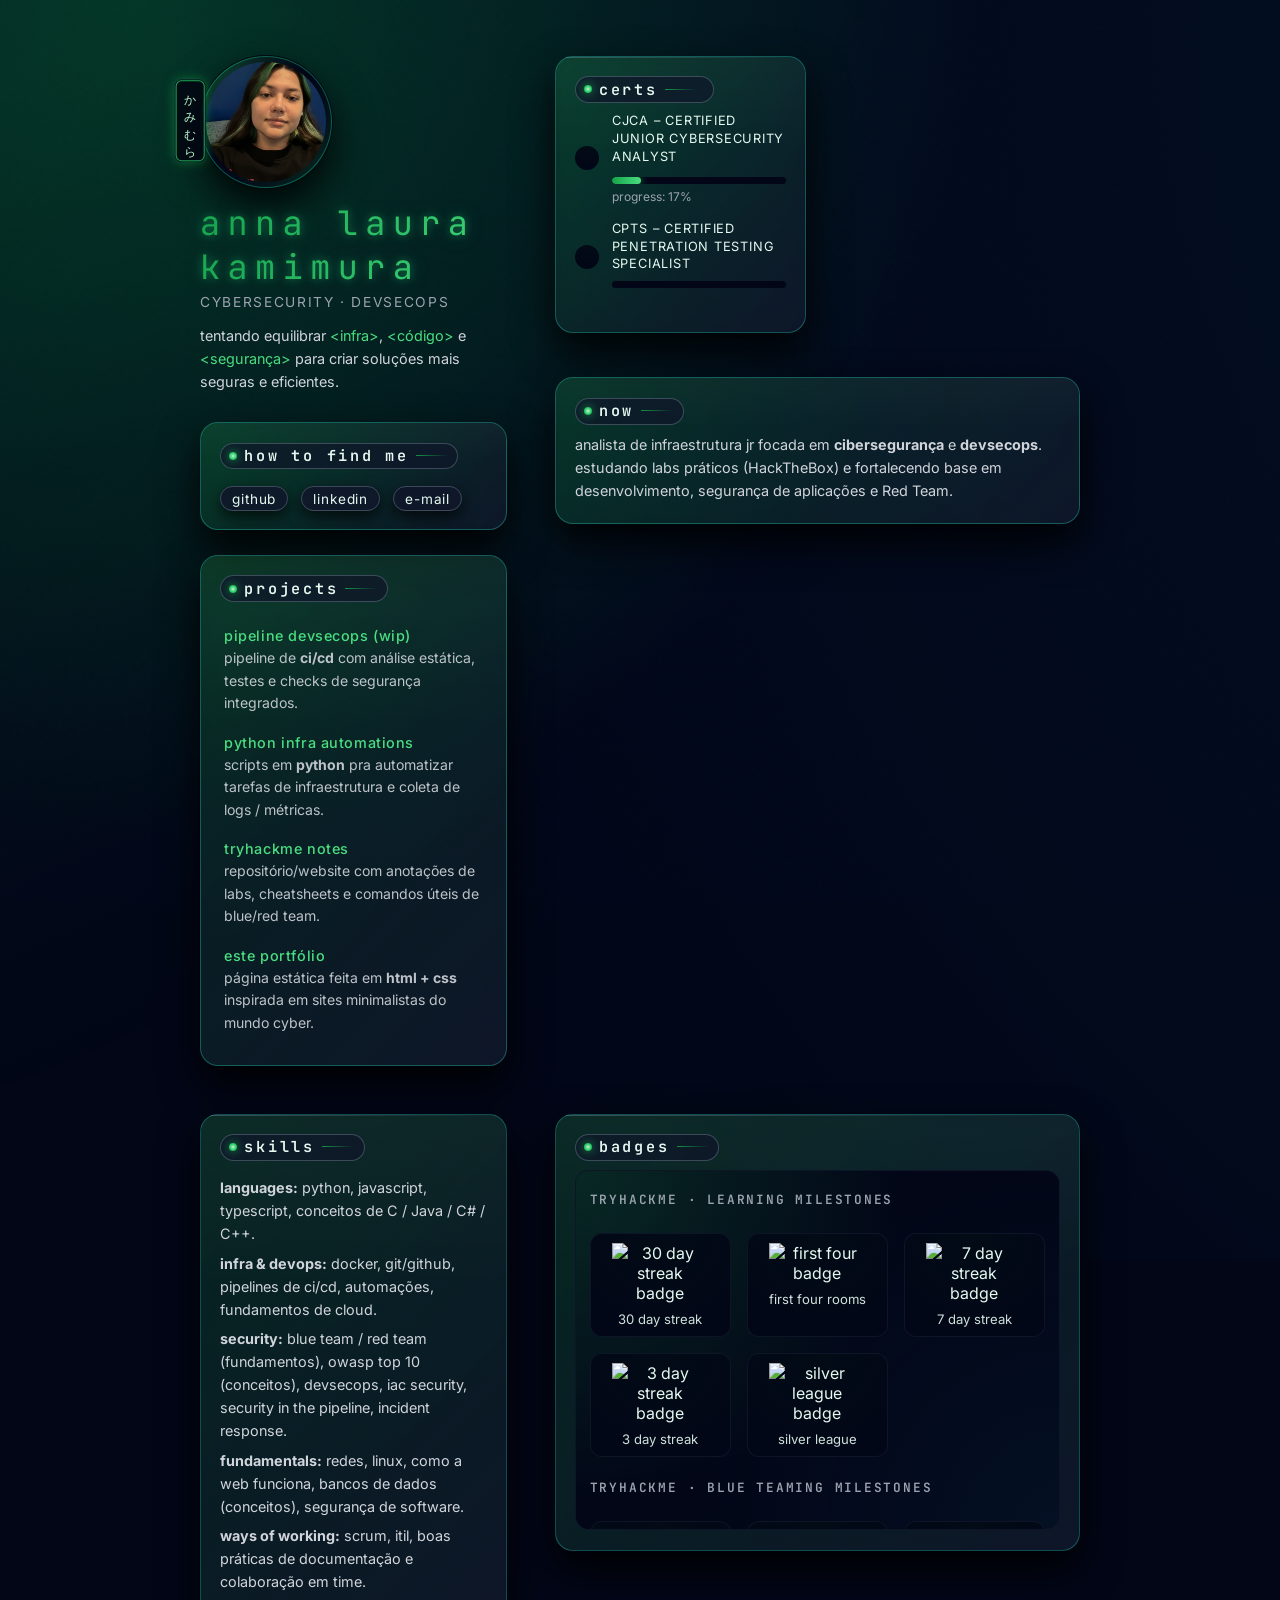
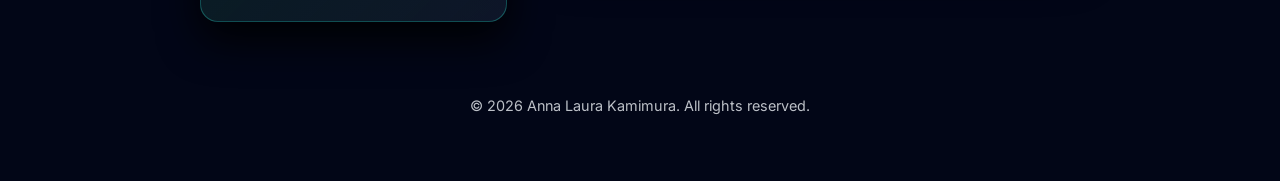
==== commit 37ed52e7: "feat: new style" ====
--- a/index.html
+++ b/index.html
@@ -132,7 +132,6 @@
               <div class="cert-meta">
                 <span class="cert-name">CPTS – Certified Penetration Testing Specialist</span>
 
-                <div class="cert-progress" data-progress="5.1">
                   <div class="cert-progress-bar">
                     <div class="cert-progress-fill"></div>
                   </div>
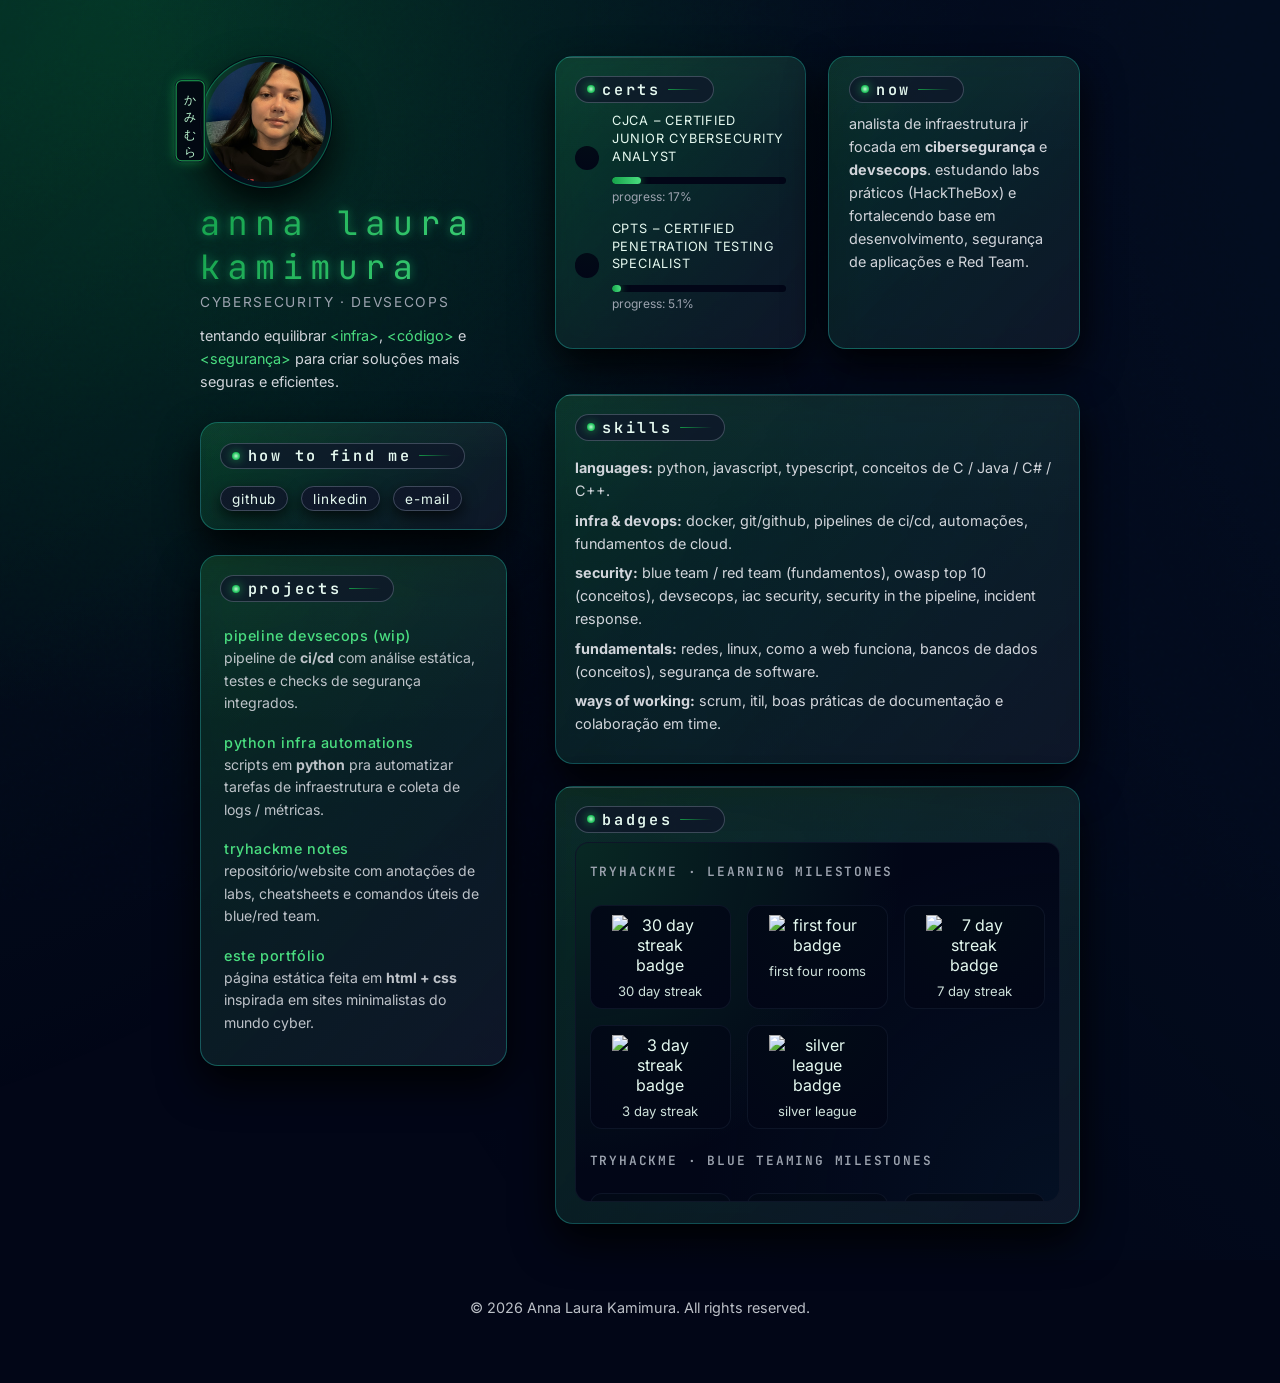
==== commit 417e0d4e: "fix: cert div" ====
--- a/index.html
+++ b/index.html
@@ -132,6 +132,7 @@
               <div class="cert-meta">
                 <span class="cert-name">CPTS – Certified Penetration Testing Specialist</span>
 
+                <div class="cert-progress" data-progress="5.1">
                   <div class="cert-progress-bar">
                     <div class="cert-progress-fill"></div>
                   </div>
--- a/css/style.css
+++ b/css/style.css
@@ -340,7 +340,7 @@
   display: inline-flex;
   align-items: center;
   gap: 0.45rem;
-  padding: 0.1rem 0.6rem 0.15rem 0.5rem;
+  padding: 0.1rem 0.8rem 0.15rem 0.7rem;
   border-radius: 999px;
   background: rgba(15, 23, 42, 0.75);
   border: 1px solid rgba(148, 163, 184, 0.35);
@@ -348,6 +348,8 @@
 
 .card h2::before {
   content: "";
+  display: inline-block;        /* garante que o dot sempre apareça */
+  flex-shrink: 0;
   width: 8px;
   height: 8px;
   border-radius: 999px;
@@ -767,12 +769,6 @@
   text-align: left;
 }
 
-/* dá folga pro “balão” certifications não parecer cortado */
-#certs.card h2 {
-  padding-right: 1rem;
-  max-width: 100%;
-}
-
 /* ===== skills & projects ===== */
 
 .skill-list,
@@ -857,7 +853,7 @@
   transform: translateX(2px);
 }
 
-/* ===== logos CJCA / CPTS (mantém os artes) ===== */
+/* ===== logos CJCA / CPTS (mantém os artes, usado nas divs de logo) ===== */
 
 .cert-logo {
   position: relative;
@@ -922,7 +918,6 @@
   .hero {
     flex-direction: column;
     gap: 1.2rem;
-    margin-bottom: 2.2rem;
   }
 
   .logo {
@@ -991,4 +986,3 @@
     font-size: 0.78rem;
   }
 }
-
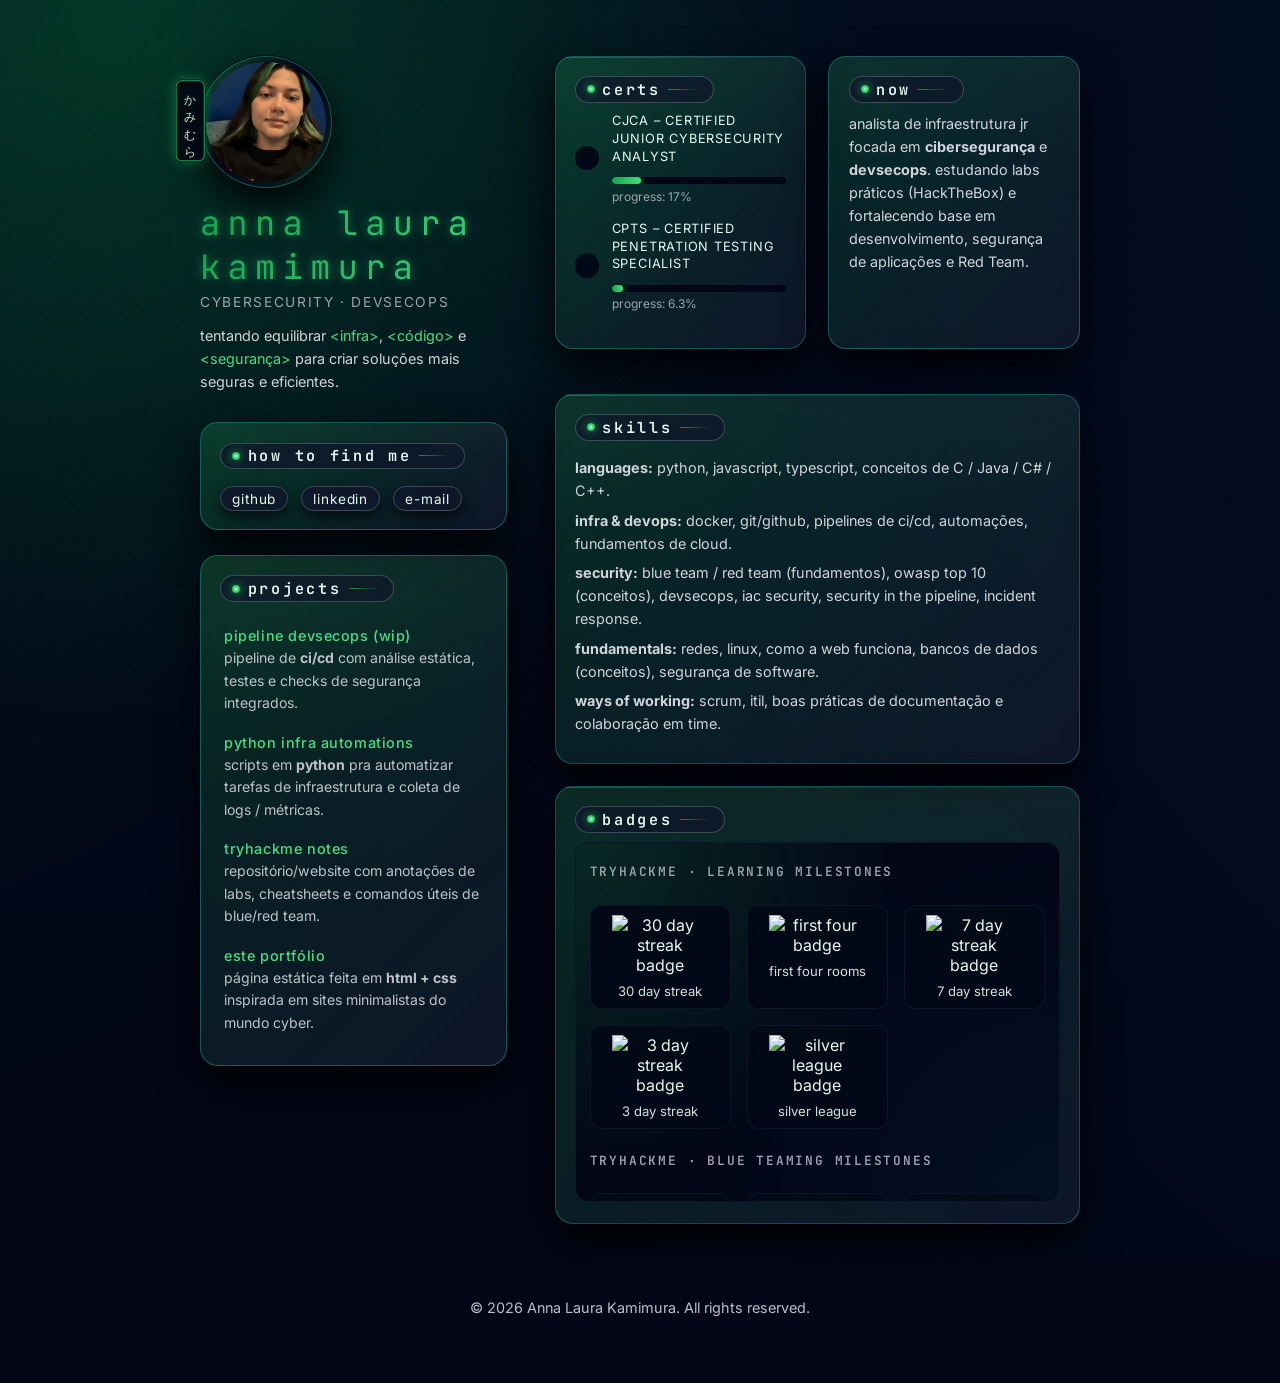
==== commit c16e0d02: "Update certification progress from 5.1 to 6.3" ====
--- a/index.html
+++ b/index.html
@@ -132,7 +132,7 @@
               <div class="cert-meta">
                 <span class="cert-name">CPTS – Certified Penetration Testing Specialist</span>
 
-                <div class="cert-progress" data-progress="5.1">
+                <div class="cert-progress" data-progress="6.3">
                   <div class="cert-progress-bar">
                     <div class="cert-progress-fill"></div>
                   </div>
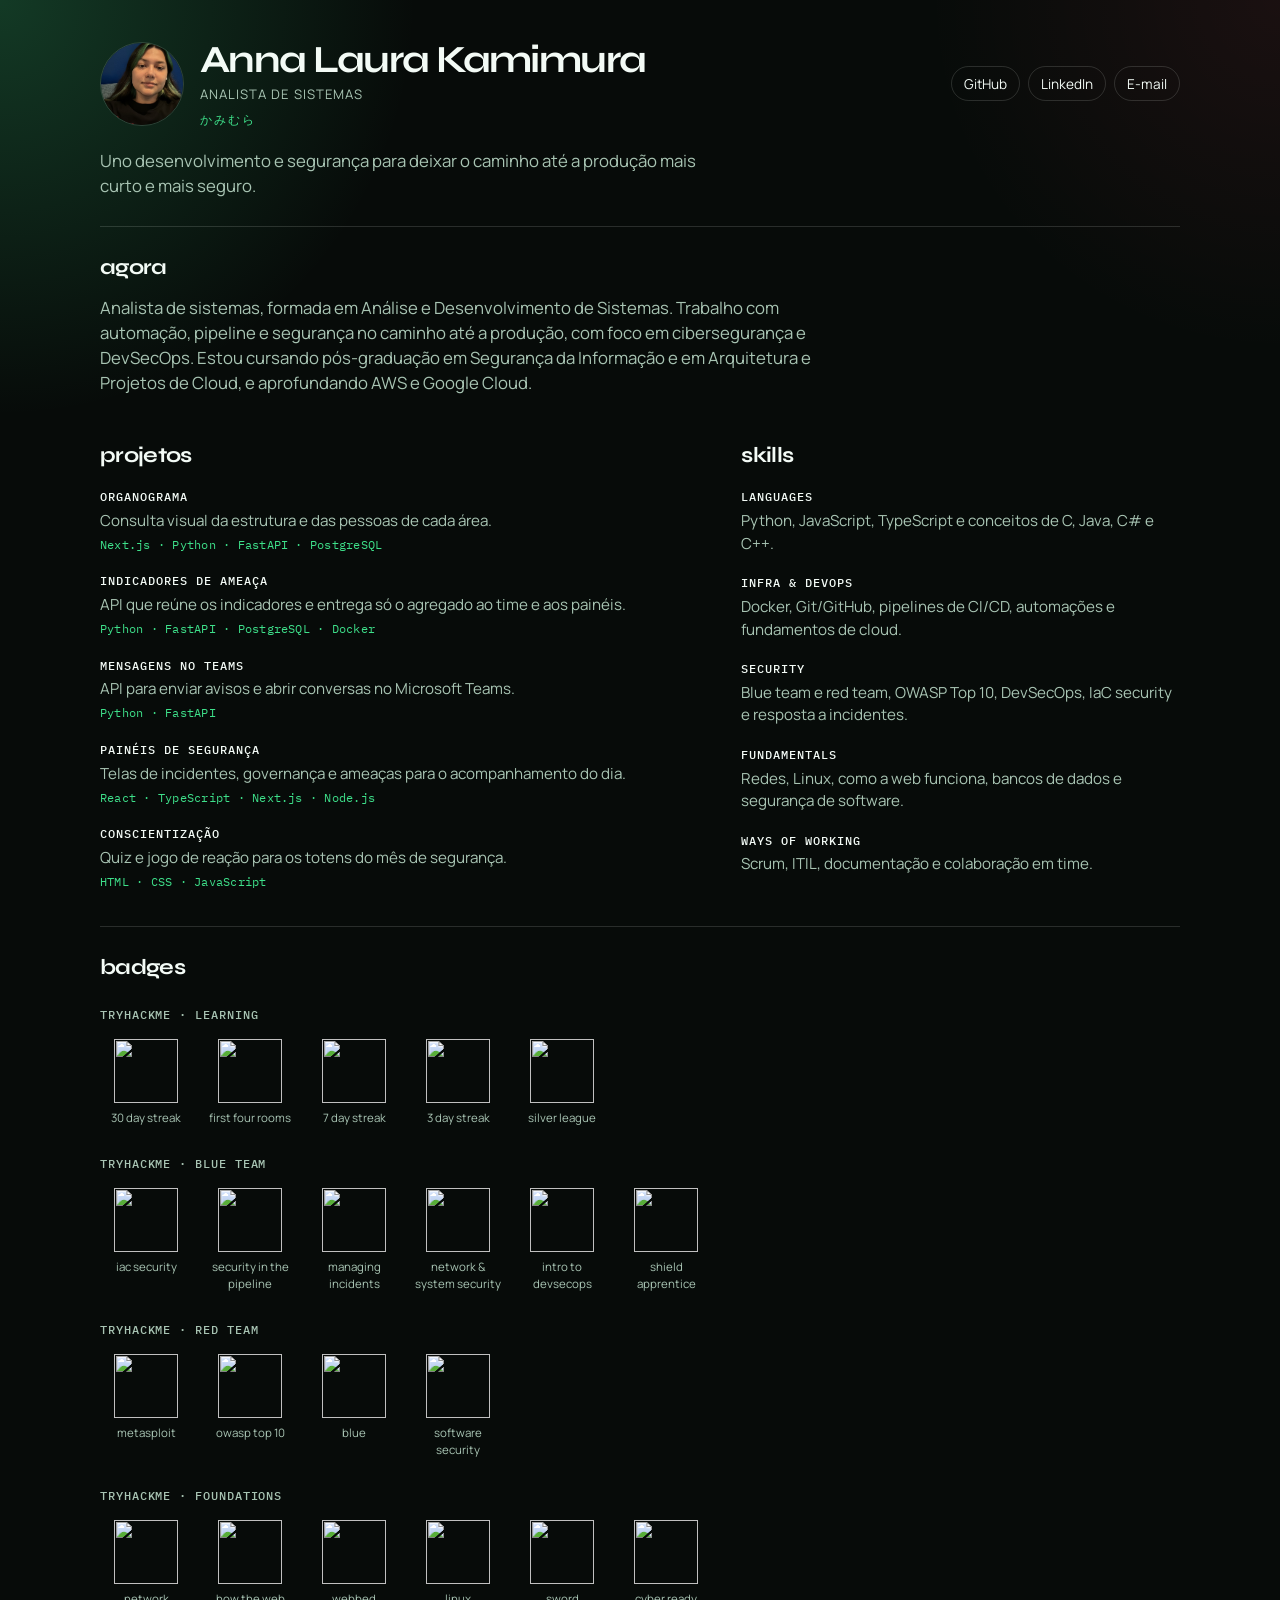
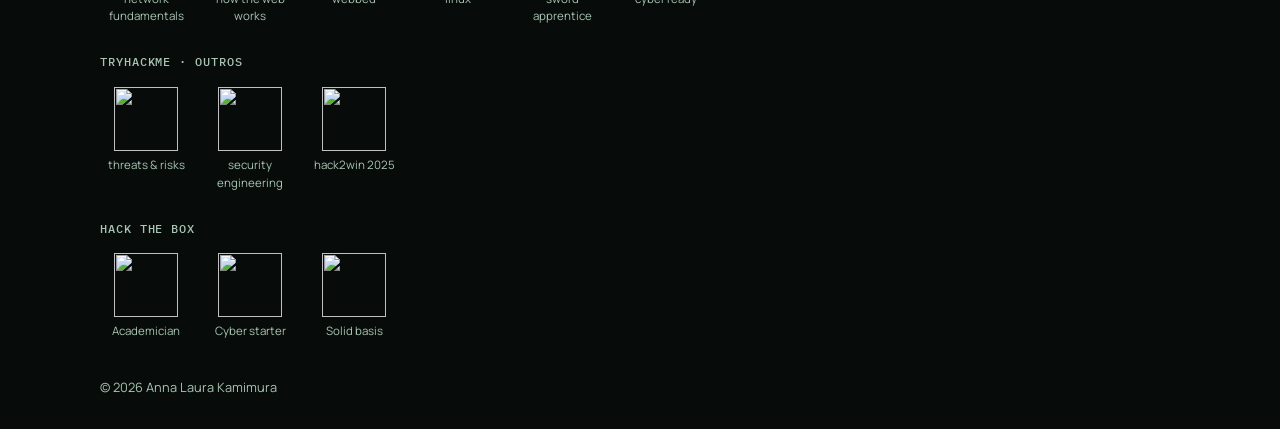
==== commit eacf08be: "Atualiza o portfólio e publica a página de estudos." ====
--- a/index.html
+++ b/index.html
@@ -1,362 +1,166 @@
 <!DOCTYPE html>
 <html lang="pt-BR">
-
 <head>
   <meta charset="UTF-8" />
-  <title>anna laura kamimura</title>
+  <title>Anna Laura Kamimura</title>
   <meta name="viewport" content="width=device-width, initial-scale=1" />
-
-  <!-- fontes iguais ao coaglio -->
-  <link
-  href="https://fonts.googleapis.com/css2?family=Inter:wght@400;500;600&family=JetBrains+Mono:wght@600;700&display=swap"
-  rel="stylesheet"
-/>
-
-<link rel="icon" type="image/png" href="img/favicon_kamimura_bigger.png" />
-
-  <!-- CSS principal -->
+  <meta name="description" content="Portfólio de Anna Laura Kamimura, analista de sistemas formada em Análise e Desenvolvimento de Sistemas, com foco em cibersegurança e DevSecOps." />
+  <link rel="icon" type="image/png" href="img/favicon_kamimura_bigger.png" />
+  <link rel="preconnect" href="https://fonts.googleapis.com" />
+  <link rel="preconnect" href="https://fonts.gstatic.com" crossorigin />
+  <link href="https://fonts.googleapis.com/css2?family=IBM+Plex+Mono:wght@400;500&family=Manrope:wght@400;500;600&family=Syne:wght@600;700&display=swap" rel="stylesheet" />
   <link rel="stylesheet" href="css/style.css" />
 </head>
+<body>
+  <a class="skip" href="#agora">ir para o conteúdo</a>
 
-<body>
-  <div class="grain"></div>
-
-  <main class="frame">
-    <div class="main-grid" style="margin-bottom: 50px;">
-
-      <!-- COLUNA ESQUERDA: avatar + texto + how to find me + projects -->
-      <div class="left-column">
-
-        <!-- bloco do avatar + nome + tagline -->
-        <section class="profile">
-          <div class="skull-wrap">
-            <img src="img/avatar.jpeg" alt="avatar Anna Laura Kamimura" class="skull" />
-          </div>
-        
-          <span class="jp-stamp">かみむら</span>
-        
-          <div class="profile-text">
-            <span class="logo">Anna Laura Kamimura</span>
-            <span class="profile-role">cybersecurity · devsecops</span>
-          </div>
-        
-          <p class="profile-tagline">
-            tentando equilibrar <span>&lt;infra&gt;</span>,
-            <span>&lt;código&gt;</span> e <span>&lt;segurança&gt;</span>
-            para criar soluções mais seguras e eficientes.
-          </p>
-        </section>
-        
-        <!-- how to find me -->
-        <section class="card" id="links">
-          <h2>how to find me</h2>
-          <ul class="link-list">
-            <li>
-              <a href="https://github.com/Aninhaskm" target="_blank" rel="noreferrer">
-                github
-              </a>
-            </li>
-            <li>
-              <a href="https://www.linkedin.com/in/annakamimura" target="_blank" rel="noreferrer">
-                linkedin
-              </a>
-            </li>
-            <li>
-              <a href="mailto:annalauraskamimura@gmail.com" target="_blank" rel="noreferrer">
-                e-mail
-              </a>
-            </li>
-          </ul>
-        </section>
-
-        <!-- projects -->
-        <section class="card" id="projects">
-          <h2>projects</h2>
-          <ul class="project-list">
-            <li>
-              <span class="project-name">pipeline devsecops (wip)</span>
-              <span class="project-desc">
-                pipeline de <strong>ci/cd</strong> com análise estática, testes e checks de segurança integrados.
-              </span>
-            </li>
-            <li>
-              <span class="project-name">python infra automations</span>
-              <span class="project-desc">
-                scripts em <strong>python</strong> pra automatizar tarefas de infraestrutura e coleta de logs / métricas.
-              </span>
-            </li>
-            <li>
-              <span class="project-name">tryhackme notes</span>
-              <span class="project-desc">
-                repositório/website com anotações de labs, cheatsheets e comandos úteis de blue/red team.
-              </span>
-            </li>
-            <li>
-              <span class="project-name">este portfólio</span>
-              <span class="project-desc">
-                página estática feita em <strong>html + css</strong> inspirada em sites minimalistas do mundo cyber.
-              </span>
-            </li>
-          </ul>
-        </section>
-      </div>
-
-      <!-- COLUNA DIREITA: certs + now em cima, depois skills, depois badges -->
-      <div class="right-column">
-
-        <!-- linha de cima: certs (esquerda) + now (direita) -->
-        <div class="grid-top">
-          <section class="card" id="certs">
-            <h2>Certs</h2>
-
-            <!-- CJCA -->
-            <div class="cert-item">
-              <div class="cert-logo cjca"></div>
-
-              <div class="cert-meta">
-                <span class="cert-name">CJCA – Certified Junior Cybersecurity Analyst</span>
-
-                <div class="cert-progress" data-progress="17">
-                  <div class="cert-progress-bar">
-                    <div class="cert-progress-fill"></div>
-                  </div>
-                  <span class="cert-progress-text"></span>
-                </div>
-              </div>
-            </div>
-
-            <!-- CPTS -->
-            <div class="cert-item">
-              <div class="cert-logo cpts"></div>
-
-              <div class="cert-meta">
-                <span class="cert-name">CPTS – Certified Penetration Testing Specialist</span>
-
-                <div class="cert-progress" data-progress="6.3">
-                  <div class="cert-progress-bar">
-                    <div class="cert-progress-fill"></div>
-                  </div>
-                  <span class="cert-progress-text"></span>
-                </div>
-              </div>
-            </div>
-          </section>
-
-          <section class="card now" id="now">
-            <h2>now</h2>
-            <p>
-              analista de infraestrutura jr focada em <strong>cibersegurança</strong>
-               e <strong>devsecops</strong>. estudando labs práticos
-              (HackTheBox) e fortalecendo base em desenvolvimento, segurança de aplicações e Red Team.
-            </p>
-          </section>
-        </div>
-
-        <!-- linha do meio: skills (full width) -->
-        <section class="card" id="skills">
-          <h2>skills</h2>
-          <ul class="skill-list">
-            <li>
-              <strong>languages:</strong> python, javascript, typescript, conceitos de C / Java / C# / C++.
-            </li>
-            <li>
-              <strong>infra &amp; devops:</strong> docker, git/github, pipelines de ci/cd, automações, fundamentos de cloud.
-            </li>
-            <li>
-              <strong>security:</strong> blue team / red team (fundamentos), owasp top 10 (conceitos), devsecops, iac
-              security, security in the pipeline, incident response.
-            </li>
-            <li>
-              <strong>fundamentals:</strong> redes, linux, como a web funciona, bancos de dados (conceitos), segurança de software.
-            </li>
-            <li>
-              <strong>ways of working:</strong> scrum, itil, boas práticas de documentação e colaboração em time.
-            </li>
-          </ul>
-        </section>
-
-        <!-- linha de baixo: badges (full width, com scroll interno) -->
-        <section class="card" id="htb-badges">
-          <h2>badges</h2>
-
-          <div class="badges-container">
-            <!-- TryHackMe / Learning -->
-            <h3 class="badge-section-label">TryHackMe · Learning Milestones</h3>
-
-            <div class="badge-card">
-              <img src="https://assets.tryhackme.com/img/badges/streak30.png" alt="30 day streak badge" />
-              <span>30 day streak</span>
-            </div>
-
-            <div class="badge-card">
-              <img src="https://assets.tryhackme.com/img/badges/firstfour.png" alt="first four badge" />
-              <span>first four rooms</span>
-            </div>
-
-            <div class="badge-card">
-              <img src="https://assets.tryhackme.com/img/badges/streak7.png" alt="7 day streak badge" />
-              <span>7 day streak</span>
-            </div>
-
-            <div class="badge-card">
-              <img src="https://assets.tryhackme.com/img/badges/streak3.png" alt="3 day streak badge" />
-              <span>3 day streak</span>
-            </div>
-
-            <div class="badge-card">
-              <img src="https://assets.tryhackme.com/img/badges/league-silver.png" alt="silver league badge" />
-              <span>silver league</span>
-            </div>
-
-            <!-- Blue Teaming -->
-            <h3 class="badge-section-label">TryHackMe · Blue Teaming Milestones</h3>
-
-            <div class="badge-card">
-              <img src="https://assets.tryhackme.com/img/badges/iacsecurity.png" alt="iac security badge" />
-              <span>iac security</span>
-            </div>
-
-            <div class="badge-card">
-              <img src="https://assets.tryhackme.com/img/badges/securityinthepipeline.png" alt="security in the pipeline badge" />
-              <span>security in the pipeline</span>
-            </div>
-
-            <div class="badge-card">
-              <img src="https://assets.tryhackme.com/img/badges/managingincidents.png" alt="managing incidents badge" />
-              <span>managing incidents</span>
-            </div>
-
-            <div class="badge-card">
-              <img src="https://assets.tryhackme.com/img/badges/networkandsystemsecurity.png" alt="network and system security badge" />
-              <span>network &amp; system security</span>
-            </div>
-
-            <div class="badge-card">
-              <img src="https://assets.tryhackme.com/img/badges/introtodevsecops.png" alt="intro to devsecops badge" />
-              <span>intro to devsecops</span>
-            </div>
-
-            <div class="badge-card">
-              <img src="https://assets.tryhackme.com/img/badges/shieldapprentice.png" alt="shield apprentice badge" />
-              <span>shield apprentice</span>
-            </div>
-
-            <!-- Red Teaming -->
-            <h3 class="badge-section-label">TryHackMe · Red Teaming Milestones</h3>
-
-            <div class="badge-card">
-              <img src="https://assets.tryhackme.com/img/badges/metasploit.png" alt="metasploit badge" />
-              <span>metasploit</span>
-            </div>
-
-            <div class="badge-card">
-              <img src="https://assets.tryhackme.com/img/badges/owasptop10.png" alt="owasp top 10 badge" />
-              <span>owasp top 10</span>
-            </div>
-
-            <div class="badge-card">
-              <img src="https://assets.tryhackme.com/img/badges/blue.png" alt="blue badge" />
-              <span>blue (eternalblue)</span>
-            </div>
-
-            <div class="badge-card">
-              <img src="https://assets.tryhackme.com/img/badges/softwaresecurity.png" alt="software security badge" />
-              <span>software security</span>
-            </div>
-
-            <!-- Foundations -->
-            <h3 class="badge-section-label">TryHackMe · Foundations Milestones</h3>
-
-            <div class="badge-card">
-              <img src="https://assets.tryhackme.com/img/badges/networkfundamentals.png" alt="network fundamentals badge" />
-              <span>network fundamentals</span>
-            </div>
-
-            <div class="badge-card">
-              <img src="https://assets.tryhackme.com/img/badges/howthewebworks.png" alt="how the web works badge" />
-              <span>how the web works</span>
-            </div>
-
-            <div class="badge-card">
-              <img src="https://assets.tryhackme.com/img/badges/webbed.png" alt="webbed badge" />
-              <span>webbed</span>
-            </div>
-
-            <div class="badge-card">
-              <img src="https://assets.tryhackme.com/img/badges/linux.png" alt="linux badge" />
-              <span>linux (cat linux.txt)</span>
-            </div>
-
-            <div class="badge-card">
-              <img src="https://assets.tryhackme.com/img/badges/swordapprentice.png" alt="sword apprentice badge" />
-              <span>sword apprentice</span>
-            </div>
-
-            <div class="badge-card">
-              <img src="https://assets.tryhackme.com/img/badges/careerready.png" alt="cyber ready badge" />
-              <span>cyber ready</span>
-            </div>
-
-            <!-- Misc -->
-            <h3 class="badge-section-label">TryHackMe · Miscellaneous</h3>
-
-            <div class="badge-card">
-              <img src="https://assets.tryhackme.com/img/badges/threatsandrisks.png" alt="threats and risks badge" />
-              <span>threats &amp; risks</span>
-            </div>
-
-            <div class="badge-card">
-              <img src="https://assets.tryhackme.com/img/badges/introtosecurityengineering.png"
-                alt="intro to security engineering badge" />
-              <span>intro to security engineering</span>
-            </div>
-
-            <div class="badge-card">
-              <img src="https://assets.tryhackme.com/img/badges/hack2win.png" alt="hack2win badge" />
-              <span>hack2win 2025</span>
-            </div>
-
-            <!-- Hack The Box -->
-            <h3 class="badge-section-label">Hack The Box · Module Badges</h3>
-
-            <div class="badge-card">
-              <a href="https://academy.hackthebox.com/achievement/badge/82e30b54-14b2-11f0-864f-bea50ffe6cb4"
-                target="_blank" rel="noreferrer">
-                <img src="https://academy.hackthebox.com/storage/badges/academician.png"
-                    alt="HTB badge - Academician" />
-                <span>Academician · Introduction to Academy</span>
-              </a>
-            </div>
-
-            <div class="badge-card">
-              <a href="https://academy.hackthebox.com/achievement/badge/36868ee7-f0ee-11f0-9254-bea50ffe6cb4"
-                target="_blank" rel="noreferrer">
-                <img src="https://academy.hackthebox.com/storage/badges/19bee749eaa26dce0829ad89ab2b2678/logo.png"
-                    alt="HTB badge - Cyber starter" />
-                <span>Cyber starter · Intro to Information Security</span>
-              </a>
-            </div>
-
-            <div class="badge-card">
-              <a href="https://academy.hackthebox.com/achievement/badge/6b34f328-f30a-11f0-9254-bea50ffe6cb4"
-                target="_blank" rel="noreferrer">
-                <img src="https://academy.hackthebox.com/storage/badges/cdf6a85ad770099681ddb3f12796c52a/logo.png"
-                    alt="HTB badge - Solid basis" />
-                <span>Solid basis · Network Foundations</span>
-              </a>
-            </div>
-          </section>
-        </div>
+  <header class="top">
+    <div class="identity">
+      <img class="avatar" src="img/avatar.jpeg" alt="Foto de Anna Laura Kamimura" />
+      <div>
+        <h1>Anna Laura Kamimura</h1>
+        <p class="role">analista de sistemas</p>
+        <p class="kana">かみむら</p>
       </div>
     </div>
+    <p class="lede">
+      Uno desenvolvimento e segurança para deixar o caminho até a produção mais curto e mais seguro.
+    </p>
+    <nav class="links" aria-label="contato">
+      <a href="https://github.com/Aninhaskm" target="_blank" rel="noreferrer">GitHub</a>
+      <a href="https://www.linkedin.com/in/annakamimura" target="_blank" rel="noreferrer">LinkedIn</a>
+      <a href="mailto:annalauraskamimura@gmail.com">E-mail</a>
+    </nav>
+  </header>
 
-    <footer class="foot">
-      <p>&copy; <span id="year"></span> Anna Laura Kamimura. All rights reserved.</p>
-    </footer>
-  </main>
+  <section class="now" id="agora">
+    <h2>agora</h2>
+    <p>
+      Analista de sistemas, formada em Análise e Desenvolvimento de Sistemas.
+      Trabalho com automação, pipeline e segurança no caminho até a produção, com foco em cibersegurança e DevSecOps.
+      Estou cursando pós-graduação em Segurança da Informação e em Arquitetura e Projetos de Cloud,
+      e aprofundando AWS e Google Cloud.
+    </p>
+  </section>
 
-  <!-- JS principal -->
+  <div class="split">
+    <section id="projetos">
+      <h2>projetos</h2>
+      <ul class="projects">
+        <li>
+          <h3>organograma</h3>
+          <p>Consulta visual da estrutura e das pessoas de cada área.</p>
+          <p class="tech">Next.js · Python · FastAPI · PostgreSQL</p>
+        </li>
+        <li>
+          <h3>indicadores de ameaça</h3>
+          <p>API que reúne os indicadores e entrega só o agregado ao time e aos painéis.</p>
+          <p class="tech">Python · FastAPI · PostgreSQL · Docker</p>
+        </li>
+        <li>
+          <h3>mensagens no Teams</h3>
+          <p>API para enviar avisos e abrir conversas no Microsoft Teams.</p>
+          <p class="tech">Python · FastAPI</p>
+        </li>
+        <li>
+          <h3>painéis de segurança</h3>
+          <p>Telas de incidentes, governança e ameaças para o acompanhamento do dia.</p>
+          <p class="tech">React · TypeScript · Next.js · Node.js</p>
+        </li>
+        <li>
+          <h3>conscientização</h3>
+          <p>Quiz e jogo de reação para os totens do mês de segurança.</p>
+          <p class="tech">HTML · CSS · JavaScript</p>
+        </li>
+      </ul>
+    </section>
+
+    <section id="skills">
+      <h2>skills</h2>
+      <ul class="skills">
+        <li><h3>languages</h3><p>Python, JavaScript, TypeScript e conceitos de C, Java, C# e C++.</p></li>
+        <li><h3>infra &amp; devops</h3><p>Docker, Git/GitHub, pipelines de CI/CD, automações e fundamentos de cloud.</p></li>
+        <li><h3>security</h3><p>Blue team e red team, OWASP Top 10, DevSecOps, IaC security e resposta a incidentes.</p></li>
+        <li><h3>fundamentals</h3><p>Redes, Linux, como a web funciona, bancos de dados e segurança de software.</p></li>
+        <li><h3>ways of working</h3><p>Scrum, ITIL, documentação e colaboração em time.</p></li>
+      </ul>
+    </section>
+  </div>
+
+  <section class="badges" id="badges">
+    <h2>badges</h2>
+
+    <h3>TryHackMe · learning</h3>
+    <ul>
+      <li><img src="https://assets.tryhackme.com/img/badges/streak30.png" alt="" /><span>30 day streak</span></li>
+      <li><img src="https://assets.tryhackme.com/img/badges/firstfour.png" alt="" /><span>first four rooms</span></li>
+      <li><img src="https://assets.tryhackme.com/img/badges/streak7.png" alt="" /><span>7 day streak</span></li>
+      <li><img src="https://assets.tryhackme.com/img/badges/streak3.png" alt="" /><span>3 day streak</span></li>
+      <li><img src="https://assets.tryhackme.com/img/badges/league-silver.png" alt="" /><span>silver league</span></li>
+    </ul>
+
+    <h3>TryHackMe · blue team</h3>
+    <ul>
+      <li><img src="https://assets.tryhackme.com/img/badges/iacsecurity.png" alt="" /><span>iac security</span></li>
+      <li><img src="https://assets.tryhackme.com/img/badges/securityinthepipeline.png" alt="" /><span>security in the pipeline</span></li>
+      <li><img src="https://assets.tryhackme.com/img/badges/managingincidents.png" alt="" /><span>managing incidents</span></li>
+      <li><img src="https://assets.tryhackme.com/img/badges/networkandsystemsecurity.png" alt="" /><span>network &amp; system security</span></li>
+      <li><img src="https://assets.tryhackme.com/img/badges/introtodevsecops.png" alt="" /><span>intro to devsecops</span></li>
+      <li><img src="https://assets.tryhackme.com/img/badges/shieldapprentice.png" alt="" /><span>shield apprentice</span></li>
+    </ul>
+
+    <h3>TryHackMe · red team</h3>
+    <ul>
+      <li><img src="https://assets.tryhackme.com/img/badges/metasploit.png" alt="" /><span>metasploit</span></li>
+      <li><img src="https://assets.tryhackme.com/img/badges/owasptop10.png" alt="" /><span>owasp top 10</span></li>
+      <li><img src="https://assets.tryhackme.com/img/badges/blue.png" alt="" /><span>blue</span></li>
+      <li><img src="https://assets.tryhackme.com/img/badges/softwaresecurity.png" alt="" /><span>software security</span></li>
+    </ul>
+
+    <h3>TryHackMe · foundations</h3>
+    <ul>
+      <li><img src="https://assets.tryhackme.com/img/badges/networkfundamentals.png" alt="" /><span>network fundamentals</span></li>
+      <li><img src="https://assets.tryhackme.com/img/badges/howthewebworks.png" alt="" /><span>how the web works</span></li>
+      <li><img src="https://assets.tryhackme.com/img/badges/webbed.png" alt="" /><span>webbed</span></li>
+      <li><img src="https://assets.tryhackme.com/img/badges/linux.png" alt="" /><span>linux</span></li>
+      <li><img src="https://assets.tryhackme.com/img/badges/swordapprentice.png" alt="" /><span>sword apprentice</span></li>
+      <li><img src="https://assets.tryhackme.com/img/badges/careerready.png" alt="" /><span>cyber ready</span></li>
+    </ul>
+
+    <h3>TryHackMe · outros</h3>
+    <ul>
+      <li><img src="https://assets.tryhackme.com/img/badges/threatsandrisks.png" alt="" /><span>threats &amp; risks</span></li>
+      <li><img src="https://assets.tryhackme.com/img/badges/introtosecurityengineering.png" alt="" /><span>security engineering</span></li>
+      <li><img src="https://assets.tryhackme.com/img/badges/hack2win.png" alt="" /><span>hack2win 2025</span></li>
+    </ul>
+
+    <h3>Hack The Box</h3>
+    <ul>
+      <li>
+        <a href="https://academy.hackthebox.com/achievement/badge/82e30b54-14b2-11f0-864f-bea50ffe6cb4" target="_blank" rel="noreferrer">
+          <img src="https://static.hackthebox.com/academy/badges/academician.png" alt="" />
+          <span>Academician</span>
+        </a>
+      </li>
+      <li>
+        <a href="https://academy.hackthebox.com/achievement/badge/36868ee7-f0ee-11f0-9254-bea50ffe6cb4" target="_blank" rel="noreferrer">
+          <img src="https://static.hackthebox.com/academy/badges/19bee749eaa26dce0829ad89ab2b2678/logo.png" alt="" />
+          <span>Cyber starter</span>
+        </a>
+      </li>
+      <li>
+        <a href="https://academy.hackthebox.com/achievement/badge/6b34f328-f30a-11f0-9254-bea50ffe6cb4" target="_blank" rel="noreferrer">
+          <img src="https://static.hackthebox.com/academy/badges/cdf6a85ad770099681ddb3f12796c52a/logo.png" alt="" />
+          <span>Solid basis</span>
+        </a>
+      </li>
+    </ul>
+  </section>
+
+  <footer>
+    <p>© <span id="year"></span> Anna Laura Kamimura</p>
+  </footer>
+
   <script src="js/main.js"></script>
 </body>
-
 </html>
--- a/css/style.css
+++ b/css/style.css
@@ -1,988 +1,358 @@
 :root {
-  /* paleta dark em verde */
-  --bg: #020617;          /* fundo geral */
-  --bg-soft: #020b16;     /* variação para gradientes */
-  --fg: #e5f9f0;          /* texto principal */
-  --muted: #9ca3af;       /* texto secundário */
-
-  --accent: #16a34a;      /* verde principal */
-  --accent-alt: #4ade80;  /* verde mais claro para gradientes */
-  --border: #0b1120;      /* borda dos cards */
-}
-
-/* reset básico */
+  --bg: #070b09;
+  --bg-raise: #101612;
+  --ink: #f3fbf6;
+  --muted: #a8c4b3;
+  --line: rgba(243, 251, 246, 0.14);
+  --accent: #3ee08a;
+  --accent-ink: #04150c;
+  --purple: #3ee08a;
+  --red: #ff4d6a;
+  --sans: "Manrope", "Segoe UI", sans-serif;
+  --display: "Syne", "Manrope", sans-serif;
+  --mono: "IBM Plex Mono", ui-monospace, monospace;
+}
+
 *,
 *::before,
 *::after {
   box-sizing: border-box;
 }
 
-html,
+html {
+  scroll-behavior: smooth;
+}
+
 body {
   margin: 0;
-  padding: 0;
-}
-
-/* ===== base ===== */
-
-body {
   min-height: 100vh;
   background:
-    radial-gradient(circle at 10% 0, #022c22 0, #020617 40%, #020617 100%);
-  color: var(--fg);
-  font-family: "Inter", system-ui, -apple-system, BlinkMacSystemFont,
-    "Segoe UI", sans-serif;
-}
-
-/* ruído discreto */
-.grain {
-  position: fixed;
-  inset: 0;
-  pointer-events: none;
-  opacity: 0.10;
-  mix-blend-mode: soft-light;
-  background-image: url("data:image/svg+xml,%3Csvg viewBox='0 0 160 160' xmlns='http://www.w3.org/2000/svg'%3E%3Cfilter id='n'%3E%3CfeTurbulence type='fractalNoise' baseFrequency='1.2' numOctaves='3' stitchTiles='noStitch'/%3E%3C/filter%3E%3Crect width='100%25' height='100%25' filter='url(%23n)' opacity='0.8'/%3E%3C/svg%3E");
-  z-index: 0;
-}
-
-.frame {
-  position: relative;
-  z-index: 1;
-  max-width: 880px;
-  margin: 0 auto;
-  padding: 2.5rem 1.5rem 3rem;
-}
-
-/* glow de fundo animado dentro do frame */
-.frame::before {
-  content: "";
-  position: fixed;
-  inset: -40%;
-  z-index: -1;
-  pointer-events: none;
-  background:
-    radial-gradient(circle at 0% 0%, rgba(34, 197, 94, 0.22) 0, transparent 55%),
-    radial-gradient(circle at 120% 20%, rgba(8, 47, 73, 0.5) 0, transparent 70%);
-  opacity: 0.6;
-  mix-blend-mode: screen;
-  animation: bgDrift 40s ease-in-out infinite alternate;
-}
-
-@keyframes bgDrift {
-  0% {
-    transform: translate3d(-4%, -2%, 0) scale(1);
-  }
-  50% {
-    transform: translate3d(4%, 3%, 0) scale(1.05);
-  }
-  100% {
-    transform: translate3d(-3%, 5%, 0) scale(1.02);
-  }
-}
-
-@media (min-width: 768px) {
-  .frame {
-    padding: 3.5rem 0 4rem;
-  }
-}
-
-/* hero antigo (se quiser usar) */
-
-.hero {
+    radial-gradient(circle at 0 0, rgba(62, 224, 138, 0.22), transparent 26rem),
+    radial-gradient(circle at 100% 0, rgba(255, 77, 106, 0.08), transparent 22rem),
+    var(--bg);
+  color: var(--ink);
+  font-family: var(--sans);
+  font-size: 1rem;
+  line-height: 1.5;
+}
+
+body,
+button,
+input {
+  font-family: var(--sans);
+}
+
+img {
+  max-width: 100%;
+  display: block;
+}
+
+h1,
+h2,
+h3,
+p {
+  margin: 0;
+}
+
+a {
+  color: inherit;
+}
+
+.skip {
+  position: absolute;
+  left: 1rem;
+  top: 0;
+  transform: translateY(-120%);
+  background: var(--accent);
+  color: var(--accent-ink);
+  padding: 0.5rem 0.8rem;
+  z-index: 2;
+}
+
+.skip:focus {
+  transform: none;
+}
+
+.top,
+.now,
+.split,
+.badges,
+footer {
+  width: min(1080px, calc(100% - 2.5rem));
+  margin-inline: auto;
+}
+
+.top {
+  display: grid;
+  grid-template-columns: 1fr auto;
+  grid-template-areas:
+    "identity links"
+    "lede lede";
+  gap: 1.25rem 2rem;
+  align-items: center;
+  padding: 2.5rem 0 1.75rem;
+}
+
+.identity {
+  grid-area: identity;
   display: flex;
+  gap: 1rem;
   align-items: center;
-  justify-content: center;
-  gap: 1.8rem;
-  margin-bottom: 2.8rem;
-  text-align: center;
-}
-
-.brand {
+}
+
+.avatar {
+  width: 84px;
+  height: 84px;
+  object-fit: cover;
+  border-radius: 50%;
+  border: 1px solid var(--line);
+}
+
+.kana {
+  margin-top: 0.35rem;
+  font-family: var(--mono);
+  font-size: 0.72rem;
+  letter-spacing: 0.18em;
+  color: var(--purple);
+}
+
+h1 {
+  font-family: var(--display);
+  font-size: clamp(1.8rem, 3vw, 2.6rem);
+  font-weight: 700;
+  letter-spacing: -0.04em;
+  line-height: 0.95;
+  margin-top: 0.15rem;
+}
+
+.role,
+.lede,
+.projects p,
+.skills p,
+.now p,
+footer {
+  color: var(--muted);
+}
+
+.role {
+  margin-top: 0.4rem;
+  font-size: 0.82rem;
+  letter-spacing: 0.08em;
+  text-transform: uppercase;
+}
+
+.lede {
+  grid-area: lede;
+  max-width: 38rem;
+  font-size: 1.05rem;
+}
+
+.links {
+  grid-area: links;
+  display: flex;
+  gap: 0.5rem;
+  align-self: center;
+}
+
+.links a {
+  border: 1px solid var(--line);
+  background: transparent;
+  color: var(--ink);
+  border-radius: 999px;
+  text-decoration: none;
+  cursor: pointer;
+}
+
+.links a {
+  padding: 0.4rem 0.75rem;
+  font-size: 0.85rem;
+}
+
+.links a:hover,
+.links a:focus-visible {
+  border-color: var(--accent);
+  outline: none;
+}
+
+.now h2,
+.split h2,
+.badges h2,
+.badges h3,
+.projects h3,
+.skills h3 {
+  font-family: var(--mono);
+  font-weight: 500;
+  letter-spacing: 0.08em;
+  text-transform: uppercase;
+}
+
+.now h2,
+.split h2,
+.badges h2 {
+  font-family: var(--display);
+  font-weight: 700;
+  letter-spacing: -0.03em;
+  text-transform: none;
+  color: var(--ink);
+}
+
+.now {
+  padding: 1.5rem 0 0.5rem;
+  border-top: 1px solid var(--line);
+}
+
+.now h2,
+.split h2,
+.badges h2 {
+  font-size: 1.35rem;
+}
+
+.now p {
+  max-width: 46rem;
+  margin-top: 0.7rem;
+  font-size: 1.05rem;
+}
+
+.split {
+  display: grid;
+  grid-template-columns: 1.15fr 0.85fr;
+  gap: 3rem;
+  padding: 2.2rem 0;
+}
+
+.projects,
+.skills,
+.badges ul {
+  list-style: none;
+  margin: 1rem 0 0;
+  padding: 0;
+}
+
+.projects li + li,
+.skills li + li {
+  margin-top: 1.1rem;
+}
+
+.projects h3,
+.skills h3 {
+  font-size: 0.78rem;
+  color: var(--ink);
+}
+
+.projects h3 span {
+  margin-left: 0.45rem;
+  color: var(--accent);
+  font-size: 0.68rem;
+}
+
+.projects p,
+.skills p {
+  margin-top: 0.25rem;
+  font-size: 0.95rem;
+}
+
+.projects .tech {
+  margin-top: 0.2rem;
+  font-family: var(--mono);
+  font-size: 0.75rem;
+  letter-spacing: 0.02em;
+  color: var(--purple);
+}
+
+.badges {
+  padding-bottom: 2rem;
+  border-top: 1px solid var(--line);
+  padding-top: 1.5rem;
+}
+
+.badges h3 {
+  margin-top: 1.4rem;
+  font-size: 0.72rem;
+  color: var(--muted);
+}
+
+.badges ul {
+  display: flex;
+  gap: 0.75rem;
+  overflow-x: auto;
+  padding-bottom: 0.4rem;
+  scroll-snap-type: x proximity;
+}
+
+.badges li,
+.badges a {
   display: flex;
   flex-direction: column;
   align-items: center;
-  gap: 0.45rem;
-}
-
-/* ===== logo / título ===== */
-
-.logo {
-  font-family: "JetBrains Mono", ui-monospace, SFMono-Regular, Menlo,
-    Monaco, Consolas, "Liberation Mono", "Courier New", monospace;
-  font-size: 2.1rem;
-  letter-spacing: 0.22em;
-  text-transform: lowercase;
-  text-rendering: geometricPrecision;
-
-  background: linear-gradient(
-    120deg,
-    var(--accent),
-    var(--accent-alt)
-  );
-  -webkit-background-clip: text;
-  background-clip: text;
-  color: transparent;
-
-  text-shadow:
-    0 0 8px rgba(34, 197, 94, 0.45),
-    0 0 18px rgba(15, 118, 110, 0.45);
-}
-
-.tagline {
-  font-size: 0.95rem;
+  gap: 0.35rem;
+  width: 92px;
+  flex: 0 0 auto;
+  scroll-snap-align: start;
+  text-align: center;
+  text-decoration: none;
   color: var(--muted);
-  max-width: 26rem;
-}
-
-/* ===== avatar ===== */
-
-.skull-wrap {
-  padding: 0.3rem;
-  border-radius: 999px;
-  border: 1px solid rgba(16, 185, 129, 0.45);
-  background:
-    radial-gradient(circle at 0 0, rgba(34, 197, 94, 0.35), transparent 55%),
-    radial-gradient(circle at 100% 100%, rgba(21, 128, 61, 0.28), transparent 60%),
-    #020617;
-  box-shadow:
-    0 0 0 1px rgba(3, 7, 18, 0.9),
-    0 18px 40px rgba(0, 0, 0, 0.9);
-}
-
-.skull {
-  display: block;
-  width: 120px;
-  height: 120px;
-  object-fit: cover;
-  border-radius: 999px;
-}
-
-@media (max-width: 540px) {
-  .logo {
-    font-size: 1.7rem;
-  }
-
-  .skull {
-    width: 96px;
-    height: 96px;
-  }
-}
-
-/* ===== cards – vidro/gradiente verde ===== */
-
-.card {
-  position: relative;
-
-  /* vidro escuro esverdeado */
-  background:
-    linear-gradient(
-      135deg,
-      rgba(22, 163, 74, 0.18),
-      rgba(15, 23, 42, 0.92)
-    );
-  border-radius: 18px;
-  border: 1px solid rgba(45, 212, 191, 0.35);
-
-  padding: 1.2rem 1.2rem 1.3rem;
-  margin-bottom: 1.4rem;
-  overflow: hidden;
-
-  /* glassmorphism */
-  backdrop-filter: blur(16px) saturate(145%);
-  -webkit-backdrop-filter: blur(16px) saturate(145%);
-
-  box-shadow:
-    0 18px 40px rgba(0, 0, 0, 0.9);
-
-  transition:
-    transform 160ms ease-out,
-    border-color 160ms ease-out,
-    box-shadow 160ms ease-out,
-    background 160ms ease-out;
-}
-
-/* glow suave nas bordas */
-.card::before {
-  content: "";
-  position: absolute;
-  inset: -20%;
-  border-radius: inherit;
-  pointer-events: none;
-  mix-blend-mode: soft-light;
-  background:
-    radial-gradient(circle at 0 0, rgba(34, 197, 94, 0.18), transparent 65%),
-    radial-gradient(circle at 100% 0, rgba(34, 197, 94, 0.15), transparent 70%),
-    radial-gradient(circle at 50% 100%, rgba(22, 163, 74, 0.15), transparent 75%);
-  opacity: 0.16;
-}
-
-.card::after {
-  content: "";
-  position: absolute;
-  inset: 0;
-  border-radius: inherit;
-  pointer-events: none;
-  background:
-    linear-gradient(
-      180deg,
-      rgba(255, 255, 255, 0.04),
-      transparent 35%
-    );
-  opacity: 0.6;
-}
-
-.card > * {
-  position: relative;
-  z-index: 1;
-}
-
-.card:hover {
-  transform: translateY(-3px);
-  border-color: rgba(74, 222, 128, 0.8);
-  box-shadow:
-    0 0 0 1px rgba(34, 197, 94, 0.4),
-    0 26px 70px rgba(0, 0, 0, 1);
-
-  background:
-    linear-gradient(
-      135deg,
-      rgba(34, 197, 94, 0.22),
-      rgba(15, 23, 42, 0.96)
-    );
-}
-
-.card:hover::before {
-  opacity: 0.22;
-}
-
-/* linha discreta no topo dos cards principais */
-#skills.card,
-#certs.card,
-#htb-badges.card {
-  background-image:
-    linear-gradient(
-      to right,
-      rgba(148, 163, 184, 0.35),
-      rgba(148, 163, 184, 0.0)
-    ),
-    linear-gradient(
-      135deg,
-      rgba(22, 163, 74, 0.18),
-      rgba(15, 23, 42, 0.92)
-    );
-  background-size: 100% 1px, cover;
-  background-position: 0 0, 0 0;
-  background-repeat: no-repeat;
-}
-
-/* grid “genérico” (não o principal) */
-
-.grid {
-  display: grid;
-  grid-template-columns: minmax(0, 1fr);
-  gap: 1.2rem;
-  margin-bottom: 1.4rem;
-}
-
-.grid .card {
-  margin-bottom: 0;
-}
-
-@media (min-width: 720px) {
-  .grid {
-    grid-template-columns: minmax(0, 1.4fr) minmax(0, 1.2fr);
-  }
-
-  .grid .card:last-child {
-    grid-column: 1 / -1;
-  }
-}
-
-/* ===== tipografia ===== */
-
-h2,
-h3 {
-  font-family: "JetBrains Mono", ui-monospace, SFMono-Regular, Menlo,
-    Monaco, Consolas, "Liberation Mono", "Courier New", monospace;
-  margin: 0 0 0.55rem;
-  font-weight: 600;
-  text-transform: lowercase;
-  letter-spacing: 0.18em;
-}
-
-h2 {
-  font-size: 0.95rem;
-  color: #e5f9f0;
-}
-
-h3 {
-  font-size: 0.9rem;
-  color: #dbeafe;
-}
-
-p {
-  margin: 0;
-  font-size: 0.9rem;
-  line-height: 1.6;
-  color: #d1d5db;
-}
-
-.card p,
-.card h2,
-.card h3,
-.card li,
-.card span {
-  cursor: text;
-}
-
-/* título do card com “status dot” + tracinho */
-.card h2 {
-  display: inline-flex;
-  align-items: center;
-  gap: 0.45rem;
-  padding: 0.1rem 0.8rem 0.15rem 0.7rem;
-  border-radius: 999px;
-  background: rgba(15, 23, 42, 0.75);
-  border: 1px solid rgba(148, 163, 184, 0.35);
-}
-
-.card h2::before {
-  content: "";
-  display: inline-block;        /* garante que o dot sempre apareça */
-  flex-shrink: 0;
-  width: 8px;
-  height: 8px;
-  border-radius: 999px;
-  background: radial-gradient(circle, #bbf7d0 0, #22c55e 60%, #16a34a 100%);
-  box-shadow: 0 0 10px rgba(34, 197, 94, 0.8);
-}
-
-.card h2::after {
-  content: "";
-  display: inline-block;
-  width: 32px;
-  height: 1px;
-  border-radius: 999px;
-  background: linear-gradient(90deg, var(--accent), transparent);
-  opacity: 0.9;
-}
-
-/* texto “ao vivo” se usar */
-#pentest-live {
-  color: var(--accent-alt);
-  text-shadow: 0 0 6px rgba(74, 222, 128, 0.9);
-  font-weight: 500;
-}
-
-/* ===== links ===== */
-
-#links {
-  margin-bottom: 1.6rem;
-  margin-top: 0;
-}
-
-#friends {
-  margin-bottom: 0;
-}
-
-.link-list {
-  list-style: none;
-  padding: 0;
-  margin: 0.6rem 0 0;
-  display: flex;
-  flex-wrap: wrap;        /* pode quebrar se realmente não couber */
-  gap: 0.45rem 0.8rem;
-}
-
-/* pills de links */
-.link-list a {
-  position: relative;
-  font-size: 0.85rem;
-  text-decoration: none;
-  color: var(--fg);
-  letter-spacing: 0.06em;
-  text-transform: lowercase;
-
-  padding: 0.22rem 0.7rem;
-  border-radius: 999px;
-  background: linear-gradient(
-    135deg,
-    rgba(15, 23, 42, 0.9),
-    rgba(15, 23, 42, 0.85)
-  );
-  border: 1px solid rgba(148, 163, 184, 0.35);
-  box-shadow: 0 6px 16px rgba(0, 0, 0, 0.7);
-  transition:
-    transform 140ms ease-out,
-    box-shadow 140ms ease-out,
-    border-color 140ms ease-out,
-    background 140ms ease-out,
-    color 140ms ease-out;
-}
-
-.link-list a::after {
-  /* highlightzinho no topo da pill */
-  content: "";
-  position: absolute;
-  left: 18%;
-  right: 18%;
-  top: 0.15rem;
-  height: 1px;
-  border-radius: 999px;
-  background: linear-gradient(90deg, var(--accent), var(--accent-alt));
-  opacity: 0.0;
-  transform: scaleX(0.6);
-  transition:
-    opacity 140ms ease-out,
-    transform 140ms ease-out;
-}
-
-.link-list a:hover::after,
-.link-list a:focus-visible::after {
-  opacity: 0.9;
-  transform: scaleX(1);
-}
-
-.link-list a:hover,
-.link-list a:focus-visible {
-  outline: none;
-  color: #ffffff;
-  transform: translateY(-1px);
-  border-color: rgba(74, 222, 128, 0.7);
-  background: linear-gradient(
-    135deg,
-    rgba(22, 163, 74, 0.35),
-    rgba(15, 23, 42, 0.95)
-  );
-}
-
-/* força 1 linha em telas mais largas, se couber */
-@media (min-width: 640px) {
-  #links .link-list {
-    flex-wrap: nowrap;
-    justify-content: flex-start;
-  }
-}
-
-/* ===== footer ===== */
-
-.foot {
-  display: flex;
-  justify-content: center;
-  align-items: center;
-  text-align: center;
-  gap: 0.6rem;
+  font-size: 0.72rem;
+}
+
+.badges img {
+  width: 64px;
+  height: 64px;
+  object-fit: contain;
+}
+
+footer {
+  padding: 0 0 2rem;
   font-size: 0.8rem;
-  color: var(--muted);
-  opacity: 0.9;
-  margin-top: 2rem;
-}
-
-.foot span {
-  white-space: nowrap;
-}
-
-@media (max-width: 540px) {
-  .foot {
-    flex-direction: column;
+}
+
+@media (max-width: 860px) {
+  .top,
+  .split {
+    grid-template-columns: 1fr;
+  }
+
+  .top {
+    grid-template-areas:
+      "identity"
+      "lede"
+      "links";
+    align-items: start;
+  }
+
+  .lede {
+    max-width: none;
+  }
+}
+
+@media (max-width: 560px) {
+  h1 {
+    font-size: 1.65rem;
+  }
+
+  .avatar {
+    width: 72px;
+    height: 72px;
+  }
+
+  .top,
+  .now,
+  .split,
+  .badges,
+  footer {
+    width: min(100% - 1.5rem, 1080px);
+  }
+
+  .identity {
     align-items: flex-start;
   }
-}
-
-/* ===== badges (TryHackMe + HTB) ===== */
-
-#htb-badges .badges-container {
-  display: grid;
-  grid-template-columns: repeat(auto-fill, minmax(130px, 1.5fr));
-  gap: 16px;
-
-  max-height: 360px;
-  overflow-y: auto;
-
-  padding: 14px;
-  border-radius: 14px;
-
-  border: 1px solid rgba(15, 23, 42, 0.9);
-  background:
-    radial-gradient(circle at 0 0, rgba(34, 197, 94, 0.18), transparent 55%),
-    radial-gradient(circle at 100% 100%, rgba(8, 47, 73, 0.24), transparent 60%),
-    #020617;
-}
-
-/* scrollbar das badges */
-#htb-badges .badges-container::-webkit-scrollbar {
-  width: 10px;
-}
-#htb-badges .badges-container::-webkit-scrollbar-thumb {
-  background: rgba(148, 163, 184, 0.7);
-  border-radius: 10px;
-}
-#htb-badges .badges-container::-webkit-scrollbar-track {
-  background: #020617;
-  border-radius: 10px;
-}
-
-#htb-badges .badge-card {
-  display: flex;
-  flex-direction: column;
-  align-items: center;
-  text-align: center;
-
-  padding: 9px;
-  border-radius: 12px;
-
-  border: 1px solid rgba(15, 23, 42, 0.9);
-  background: radial-gradient(
-    circle at 50% 0,
-    #020b16,
-    #020617
-  );
-  transition:
-    transform 120ms ease-out,
-    box-shadow 120ms ease-out,
-    border-color 120ms ease-out,
-    background 120ms ease-out;
-}
-
-#htb-badges .badge-card:hover {
-  transform: translateY(-2px);
-  border-color: rgba(34, 197, 94, 0.7);
-  box-shadow:
-    0 10px 30px rgba(0, 0, 0, 0.95);
-  background: radial-gradient(
-    circle at 50% 0,
-    rgba(34, 197, 94, 0.15),
-    #020617
-  );
-}
-
-#htb-badges .badge-card a {
-  text-decoration: none;
-  color: inherit;
-  display: flex;
-  flex-direction: column;
-  align-items: center;
-}
-
-#htb-badges .badge-card img {
-  width: 96px;
-  height: auto;
-  display: block;
-  margin-bottom: 8px;
-  transition: transform 140ms ease-out;
-}
-
-#htb-badges .badge-card:hover img {
-  transform: translateY(-2px) scale(1.03);
-}
-
-#htb-badges .badge-card span {
-  font-size: 0.82rem;
-  opacity: 0.9;
-  color: var(--fg);
-}
-
-/* rótulos das seções de badges */
-#htb-badges .badge-section-label {
-  grid-column: 1 / -1;
-  font-size: 0.8rem;
-  text-transform: uppercase;
-  letter-spacing: 0.14em;
-  color: var(--muted);
-  margin-top: 0.4rem;
-}
-
-#htb-badges .badge-note {
-  grid-column: 1 / -1;
-  font-size: 0.8rem;
-  color: var(--muted);
-  margin-top: 0.4rem;
-}
-
-/* ===== grid geral da página (esquerda / direita) ===== */
-
-.main-grid {
-  display: grid;
-  grid-template-columns: minmax(0, 1.05fr) minmax(0, 1.8fr);
-  row-gap: 1.6rem;
-  column-gap: 3rem;
-  align-items: flex-start;
-}
-
-.left-column .card {
-  margin-bottom: 1.4rem;
-}
-
-.right-column .card {
-  margin-bottom: 1.4rem;
-}
-
-@media (max-width: 720px) {
-  .main-grid {
-    grid-template-columns: 1fr;
-  }
-}
-
-/* ===== bloco de perfil ===== */
-
-.profile {
-  display: flex;
-  flex-direction: column;
-  align-items: flex-start;
-  gap: 0.9rem;
-  margin-bottom: 1.8rem;
-  position: relative; /* para posicionar o selo jp */
-}
-
-.profile-text {
-  display: flex;
-  flex-direction: column;
-  gap: 0.25rem;
-}
-
-.profile-role {
-  font-size: 0.86rem;
-  color: var(--muted);
-  letter-spacing: 0.12em;
-  text-transform: uppercase;
-}
-
-.profile-tagline {
-  font-size: 0.9rem;
-  color: #d1d5db;
-  max-width: 320px;
-}
-
-.profile-tagline span {
-  color: var(--accent-alt);
-}
-
-/* selo japonês ao lado do avatar */
-.jp-stamp {
-  position: absolute;
-  left: 0;
-  top: 0;
-  transform: translate(-85%, 30%);
-
-  writing-mode: vertical-rl;
-  text-orientation: upright;
-
-  font-family: "JetBrains Mono", ui-monospace, system-ui;
-  font-size: 0.75rem;
-  letter-spacing: 0.25em;
-
-  padding: 0.35rem 0.3rem;
-  border-radius: 6px;
-
-  background: rgba(3, 7, 18, 0.9);
-  border: 1px solid rgba(34, 197, 94, 0.8);
-  color: #bbf7d0;
-
-  box-shadow:
-    0 0 0 1px rgba(15, 23, 42, 0.9),
-    0 0 12px rgba(22, 163, 74, 0.7);
-}
-
-/* ===== linha de cima da coluna direita: certs + now ===== */
-
-.grid-top {
-  display: grid;
-  grid-template-columns: minmax(0, 1fr) minmax(0, 1fr);
-  gap: 1.4rem;
-  margin-bottom: 1.4rem;
-}
-
-@media (max-width: 720px) {
-  .grid-top {
-    grid-template-columns: 1fr;
-  }
-}
-
-/* ===== certs – versão compacta com barra ok ===== */
-
-#certs .cert-item {
-  display: flex;
-  align-items: center;     /* ícone e texto alinhados */
-  gap: 0.8rem;
-  margin-bottom: 1rem;
-}
-
-.cert-meta {
-  display: flex;
-  flex-direction: column;
-  gap: 0.45rem;
-}
-
-/* avatar redondo da certificação */
-#certs .cert-logo {
-  width: 52px;
-  aspect-ratio: 1 / 1;
-  border-radius: 999px;
-  overflow: hidden;
-  background: radial-gradient(circle at 50% 0, #020b16, #020617);
-}
-
-.cert-name {
-  font-size: 0.8rem;
-  line-height: 1.4;
-  letter-spacing: 0.06em;
-  text-transform: uppercase;
-  color: #e5f9f0;
-}
-
-#certs .cert-progress {
-  display: flex;
-  flex-direction: column;
-  align-items: flex-start;
-  gap: 0.3rem;
-  margin-top: 0.25rem;
-  width: 100%;
-}
-
-#certs .cert-progress-bar {
-  position: relative;
-  width: 100%;
-  height: 7px;
-  border-radius: 999px;
-  background: #020617;
-  overflow: hidden;
-}
-
-#certs .cert-progress-fill {
-  position: absolute;
-  inset: 0;
-  width: 0%; /* JS atualiza */
-  height: 100%;
-  border-radius: inherit;
-  background: linear-gradient(
-    90deg,
-    var(--accent),
-    var(--accent-alt)
-  );
-  box-shadow: 0 0 8px rgba(34, 197, 94, 0.7);
-}
-
-#certs .cert-progress-text {
-  font-size: 0.75rem;
-  color: var(--muted);
-  min-width: 0;
-  text-align: left;
-}
-
-/* ===== skills & projects ===== */
-
-.skill-list,
-.project-list {
-  list-style: none;
-  padding: 0;
-  margin: 0.4rem 0 0;
-}
-
-.skill-list li {
-  font-size: 0.9rem;
-  line-height: 1.6;
-  color: #d1d5db;
-  margin-bottom: 0.4rem;
-}
-
-/* projetos com hover mais marcado */
-.project-name {
-  display: block;
-  font-size: 0.9rem;
-  color: var(--accent-alt);
-  font-weight: 500;
-  letter-spacing: 0.04em;
-}
-
-.project-desc {
-  display: block;
-  font-size: 0.88rem;
-  color: #d1d5db;
-  opacity: 0.9;
-  transition:
-    opacity 140ms ease-out,
-    transform 140ms ease-out;
-}
-
-.project-list li {
-  position: relative;
-  font-size: 0.9rem;
-  line-height: 1.6;
-  color: #d1d5db;
-  margin-bottom: 0.2rem;
-
-  padding: 0.4rem 0.25rem;
-  border-radius: 10px;
-  transition:
-    background 140ms ease-out,
-    transform 140ms ease-out;
-}
-
-.project-list li::before {
-  content: "";
-  position: absolute;
-  left: 0;
-  top: 0.8rem;
-  width: 3px;
-  height: 10px;
-  border-radius: 999px;
-  background: linear-gradient(to bottom, var(--accent), var(--accent-alt));
-  opacity: 0;
-  transform: translateX(-4px);
-  transition:
-    opacity 140ms ease-out,
-    transform 140ms ease-out;
-}
-
-.project-list li:hover {
-  background: radial-gradient(
-    circle at 0 50%,
-    rgba(34, 197, 94, 0.18),
-    transparent 70%
-  );
-  transform: translateY(-1px);
-}
-
-.project-list li:hover::before {
-  opacity: 1;
-  transform: translateX(0);
-}
-
-.project-list li:hover .project-desc {
-  opacity: 1;
-  transform: translateX(2px);
-}
-
-/* ===== logos CJCA / CPTS (mantém os artes, usado nas divs de logo) ===== */
-
-.cert-logo {
-  position: relative;
-  width: 90px;
-  aspect-ratio: 3 / 4;
-  border-radius: 14px;
-  overflow: hidden;
-  background: radial-gradient(
-    circle at 50% 0,
-    #020b16,
-    #020617
-  );
-}
-
-/* CJCA */
-.cert-logo.cjca::before,
-.cert-logo.cjca::after {
-  content: "";
-  position: absolute;
-  inset: 0;
-  background-image: url("https://academy.hackthebox.com/storage/exam_logos/kyZhGhsAYlbcVCdae6uGsz0BmjNRCbjDmSVFsl7u.png");
-  background-position: center;
-  background-repeat: no-repeat;
-  background-size: contain;
-}
-
-.cert-logo.cjca::before {
-  filter: grayscale(1) opacity(0.4);
-}
-
-.cert-logo.cjca::after {
-  clip-path: inset(0 calc(100% - var(--cert-progress)) 0 0);
-}
-
-/* CPTS */
-.cert-logo.cpts::before,
-.cert-logo.cpts::after {
-  content: "";
-  position: absolute;
-  inset: 0;
-  background-image: url("https://academy.hackthebox.com/storage/exam_logos/ngc3KGpohSogBkZKGlvyVnyeuHEi0fnep8BO54Cd.png");
-  background-position: center;
-  background-repeat: no-repeat;
-  background-size: contain;
-}
-
-.cert-logo.cpts::before {
-  filter: grayscale(1) opacity(0.4);
-}
-
-.cert-logo.cpts::after {
-  clip-path: inset(0 calc(100% - var(--cert-progress)) 0 0);
-}
-
-/* ===== responsivo extra ===== */
-
-@media (max-width: 420px) {
-  .frame {
-    padding: 1.8rem 1rem 2.5rem;
-  }
-
-  .hero {
-    flex-direction: column;
-    gap: 1.2rem;
-  }
-
-  .logo {
-    font-size: 1.6rem;
-    letter-spacing: 0.18em;
-  }
-
-  .tagline {
-    font-size: 0.85rem;
-    max-width: 20rem;
-  }
-
-  .skull {
-    width: 80px;
-    height: 80px;
-  }
-
-  .card {
-    padding: 1rem 1rem 1.1rem;
-  }
-
-  .card p {
-    font-size: 0.85rem;
-    line-height: 1.5;
-    word-break: break-word;
-  }
-
-  .grid {
-    grid-template-columns: 1fr;
-    gap: 1rem;
-  }
-
-  .link-list a {
-    font-size: 0.8rem;
-  }
-
-  .foot {
-    font-size: 0.75rem;
-    gap: 0.3rem;
-  }
-}
-
-@media (max-width: 340px) {
-  .logo {
-    font-size: 1.4rem;
-  }
-
-  .tagline {
-    font-size: 0.78rem;
-  }
-
-  .skull {
-    width: 70px;
-    height: 70px;
-  }
-
-  .card {
-    padding: 0.9rem 0.85rem 1rem;
-  }
-
-  .card p {
-    font-size: 0.8rem;
-  }
-
-  #pentest-live {
-    font-size: 0.78rem;
-  }
-}
+
+  .links {
+    flex-wrap: wrap;
+  }
+}
+
+@media (prefers-reduced-motion: reduce) {
+  html {
+    scroll-behavior: auto;
+  }
+}
